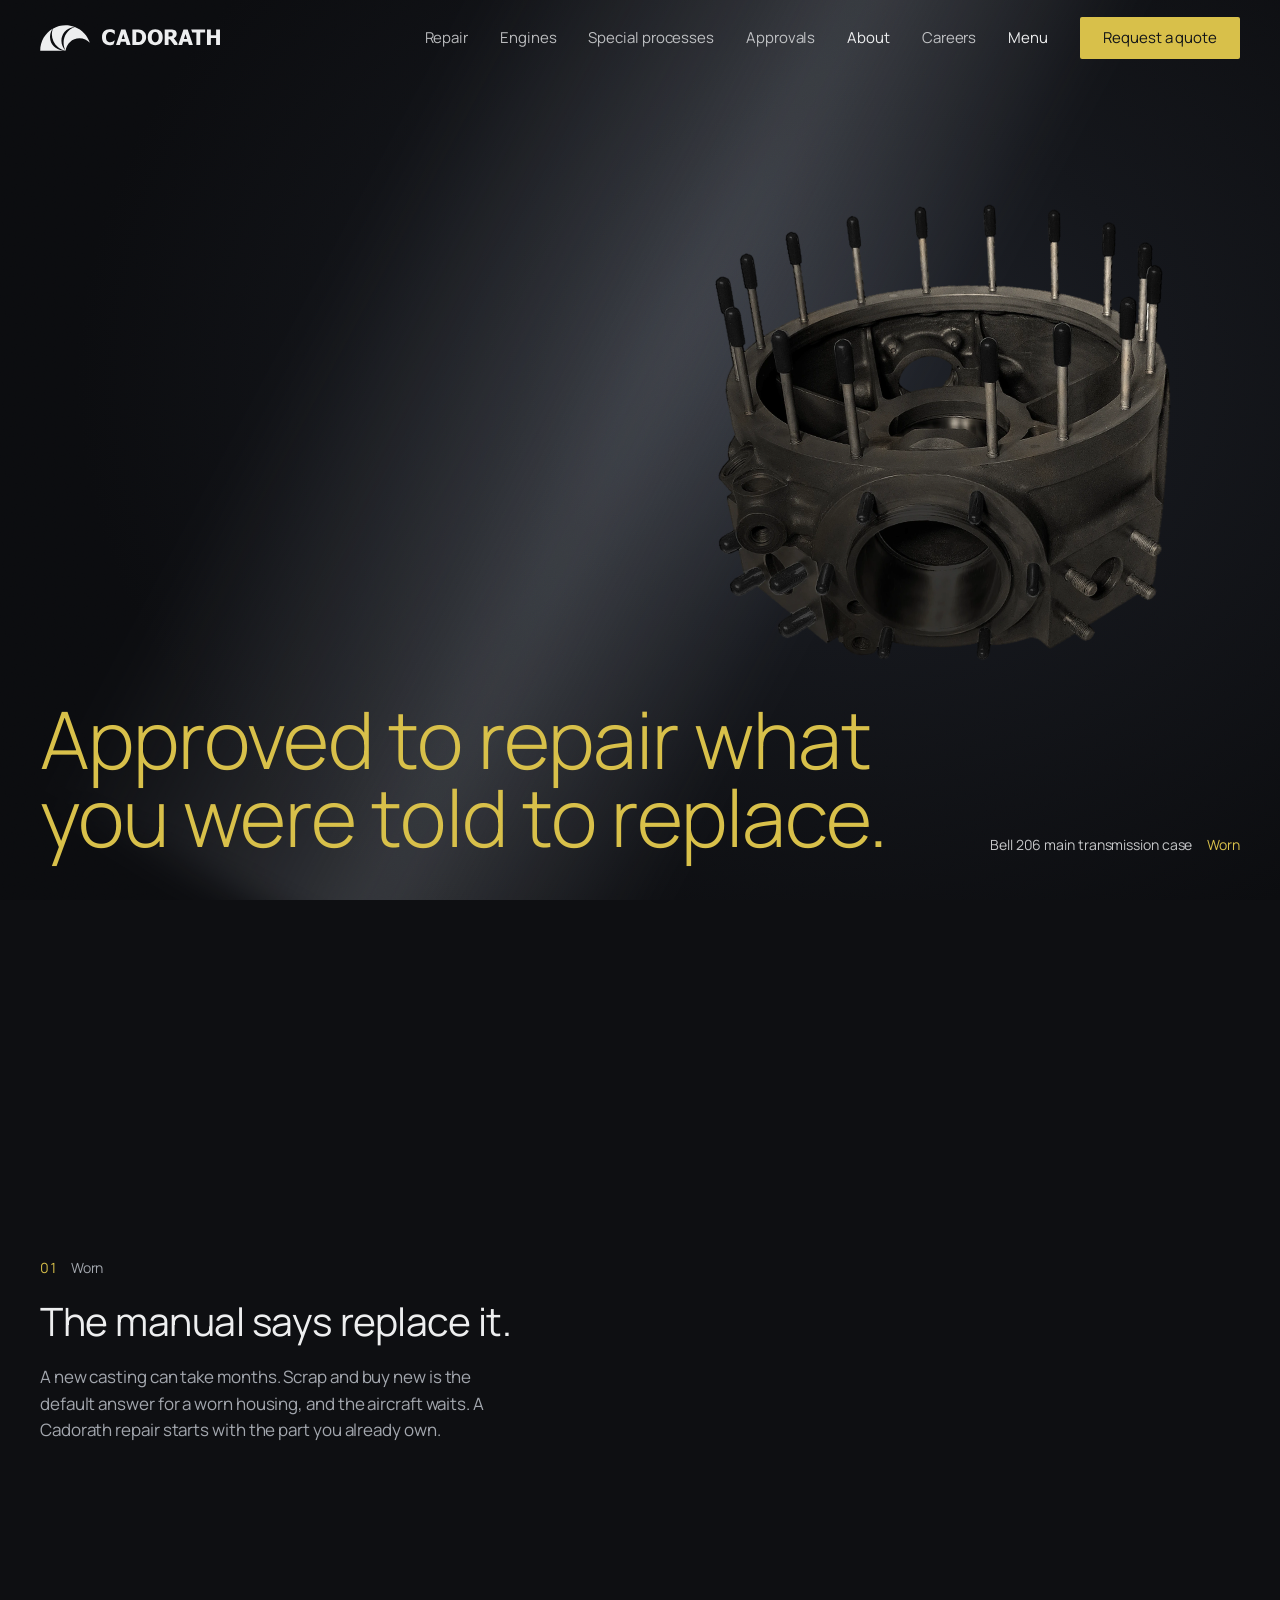
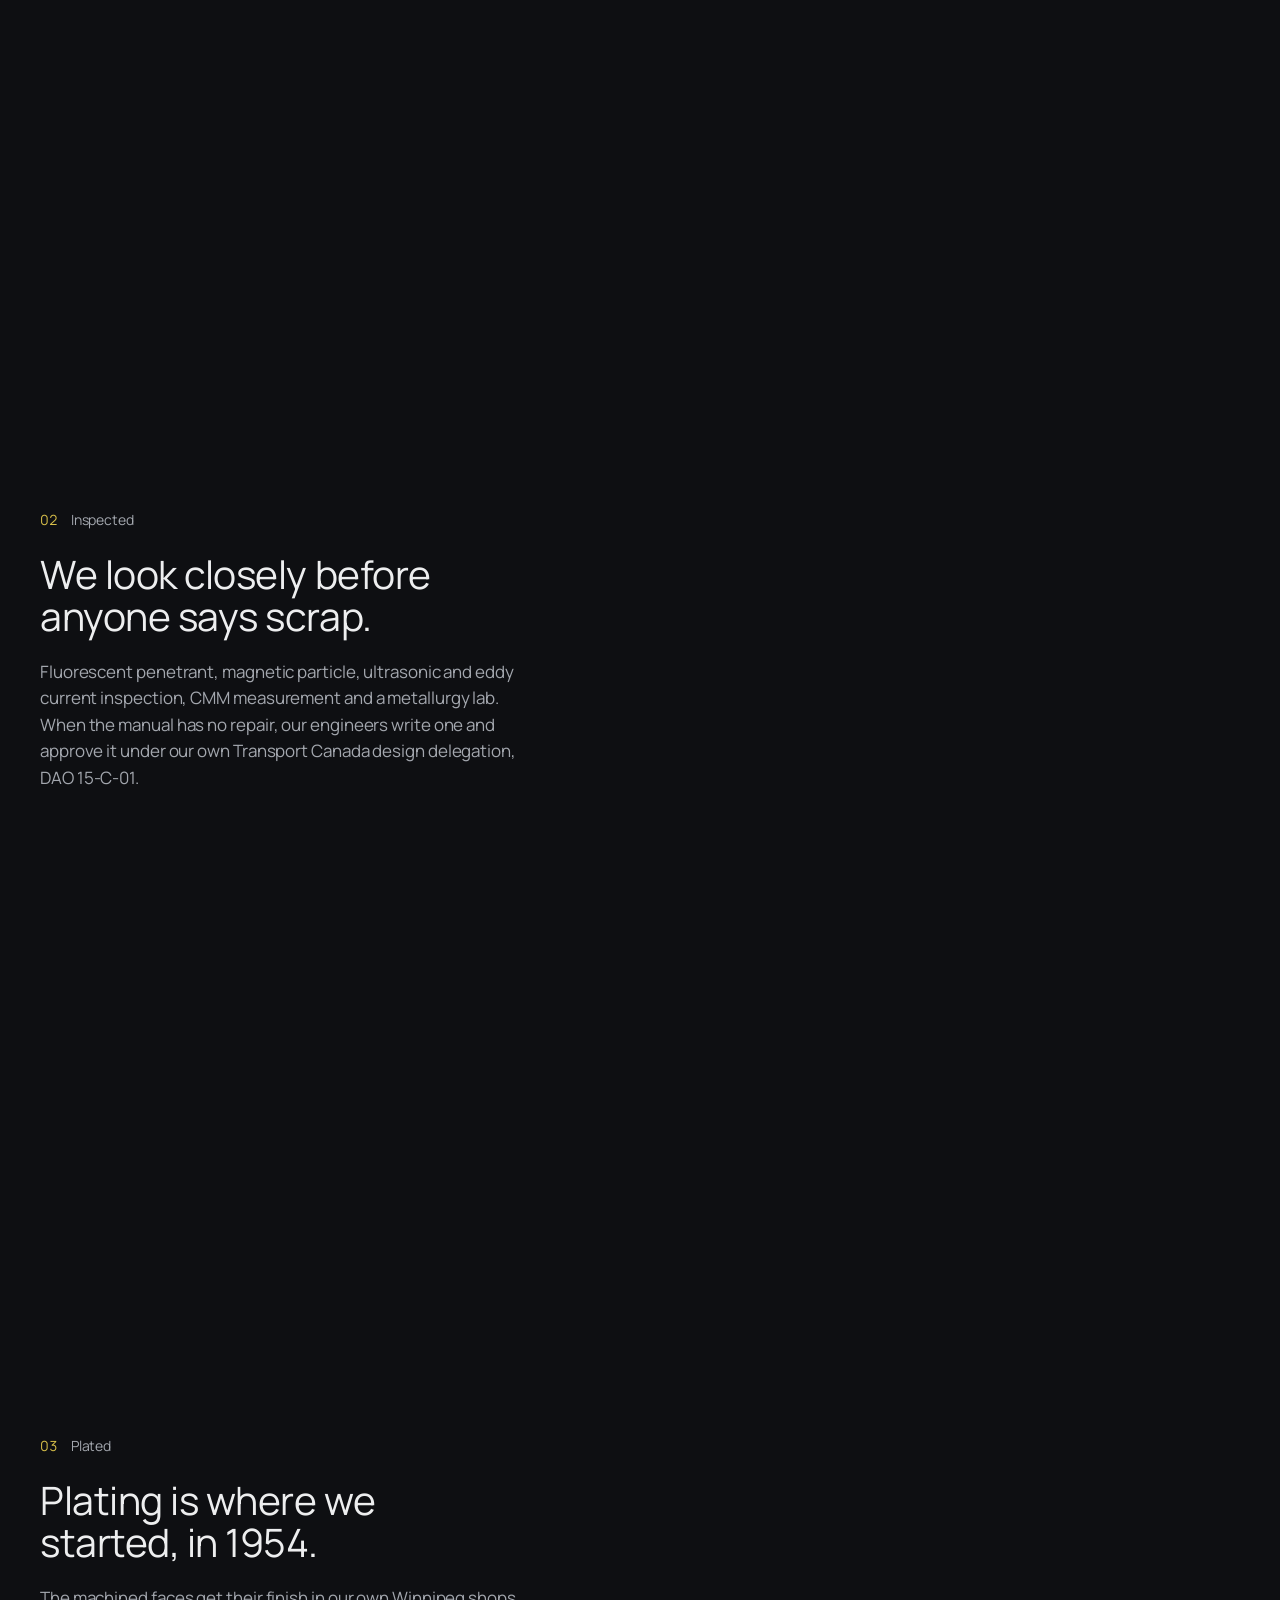
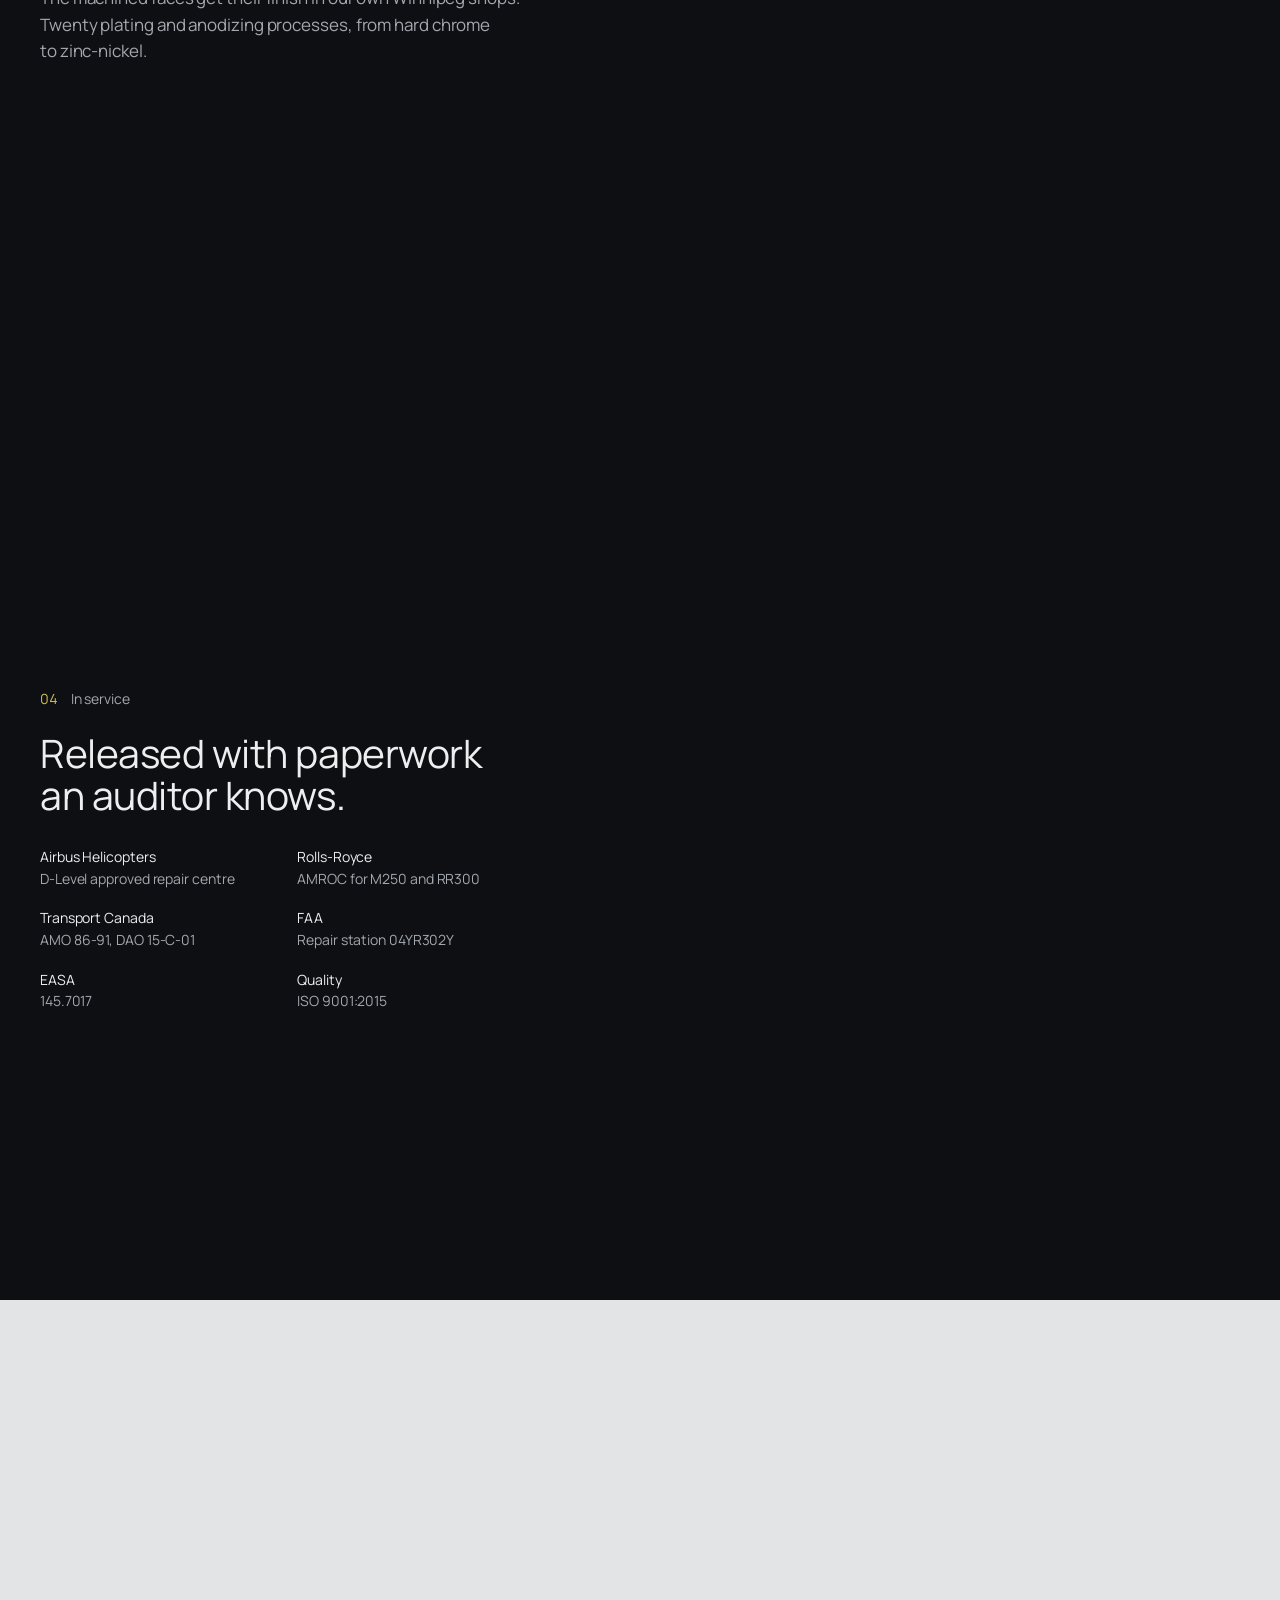
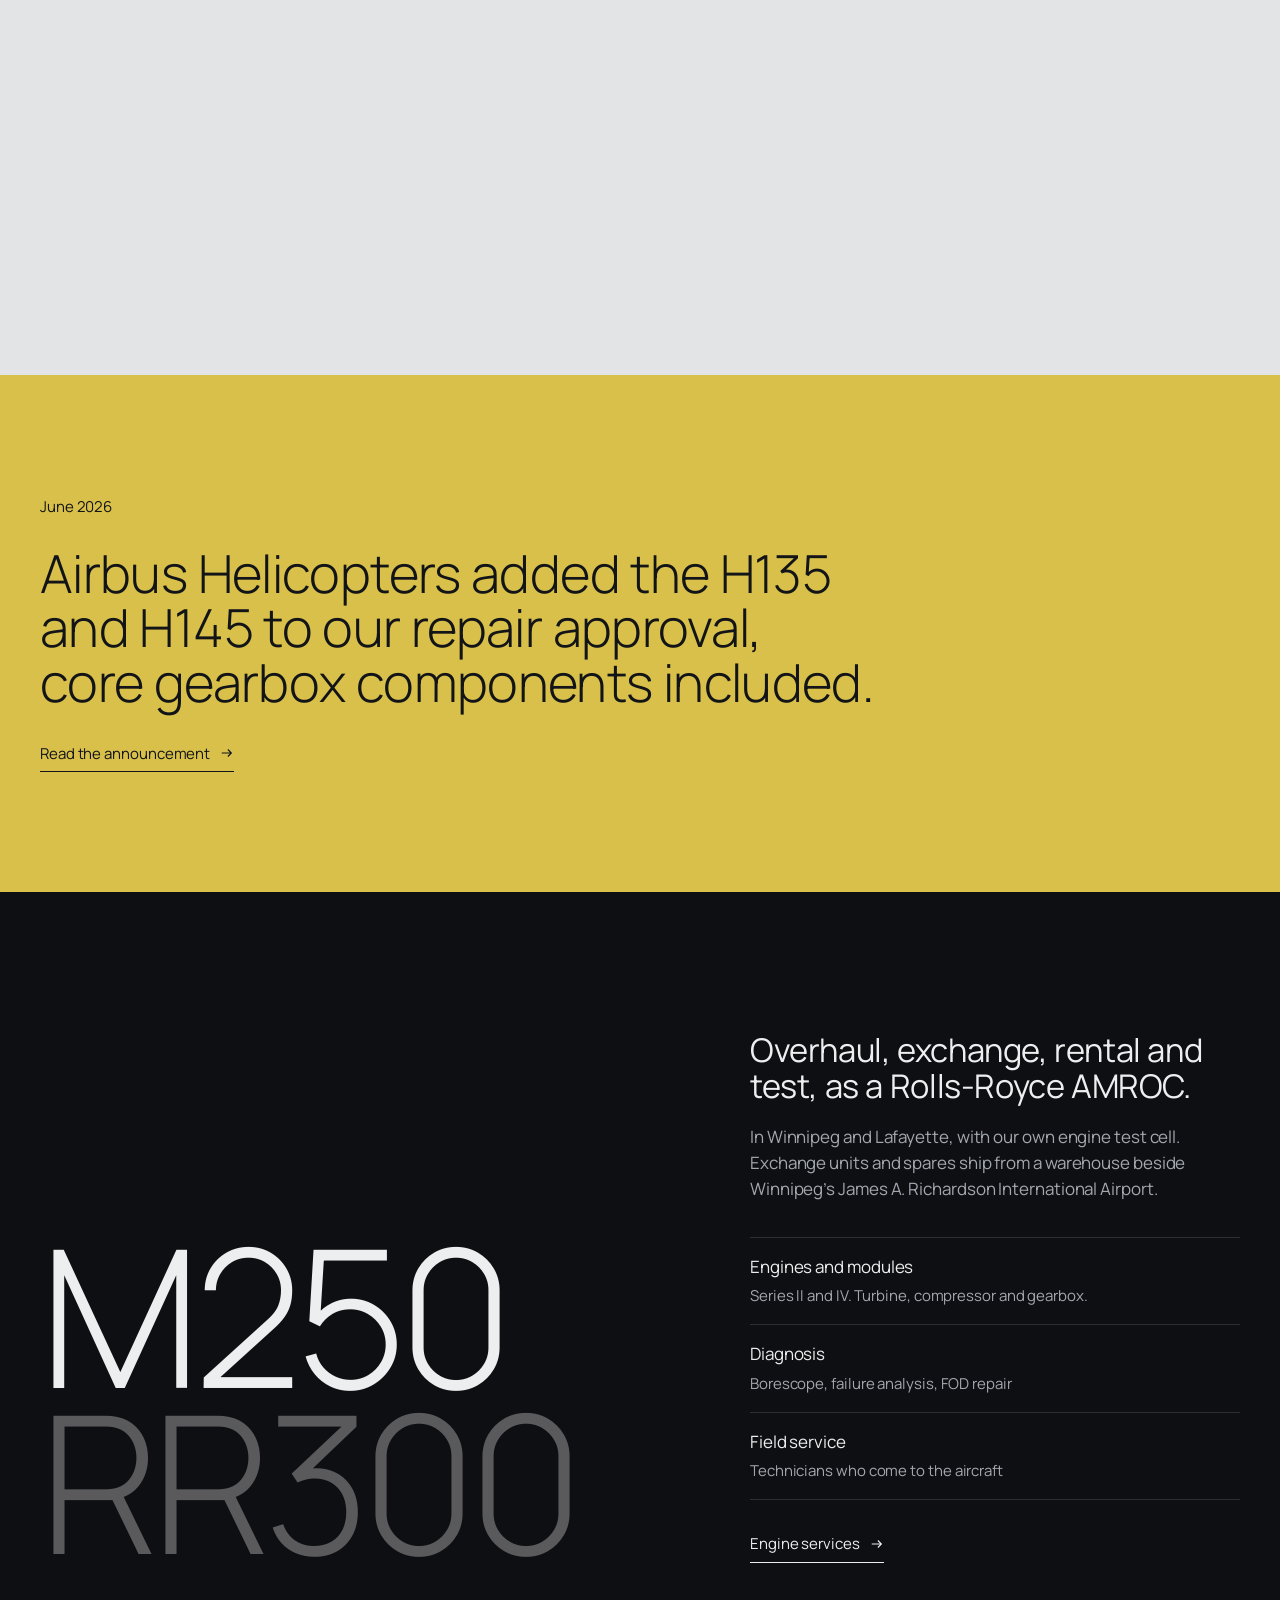
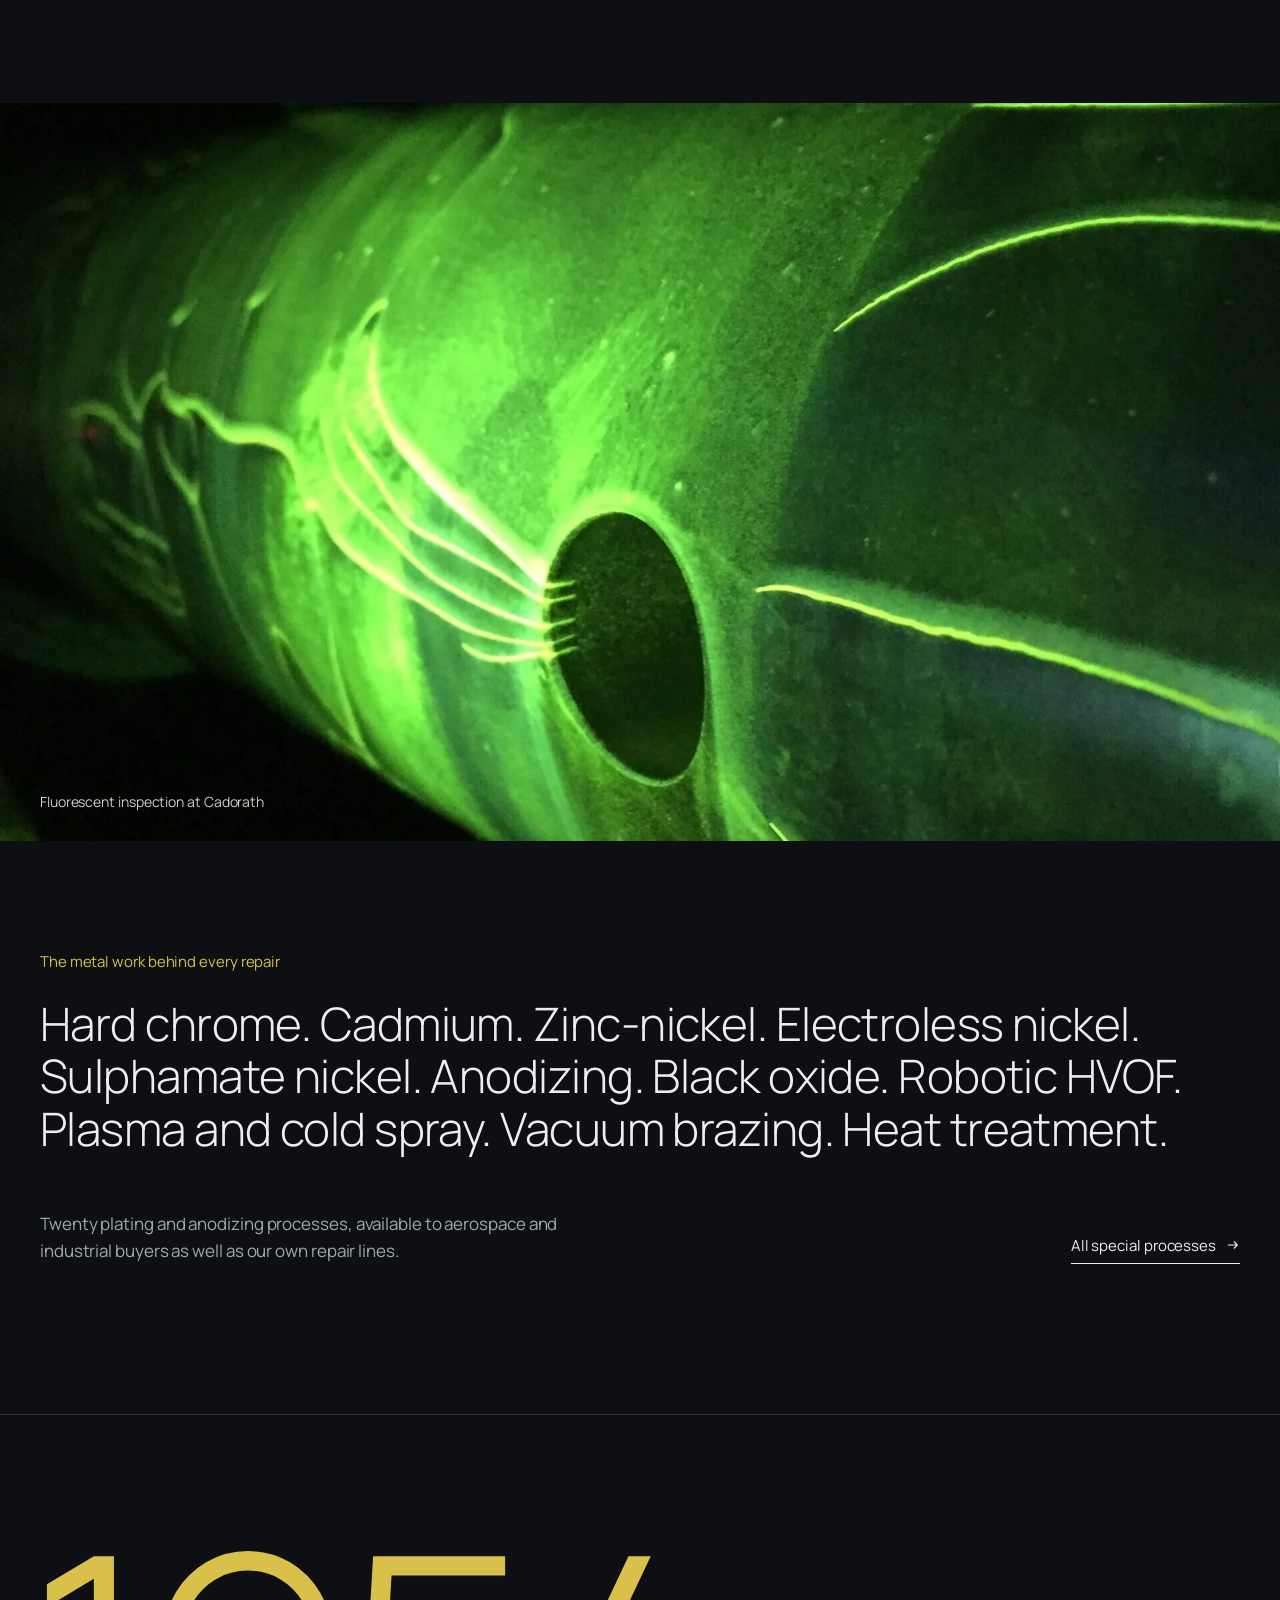
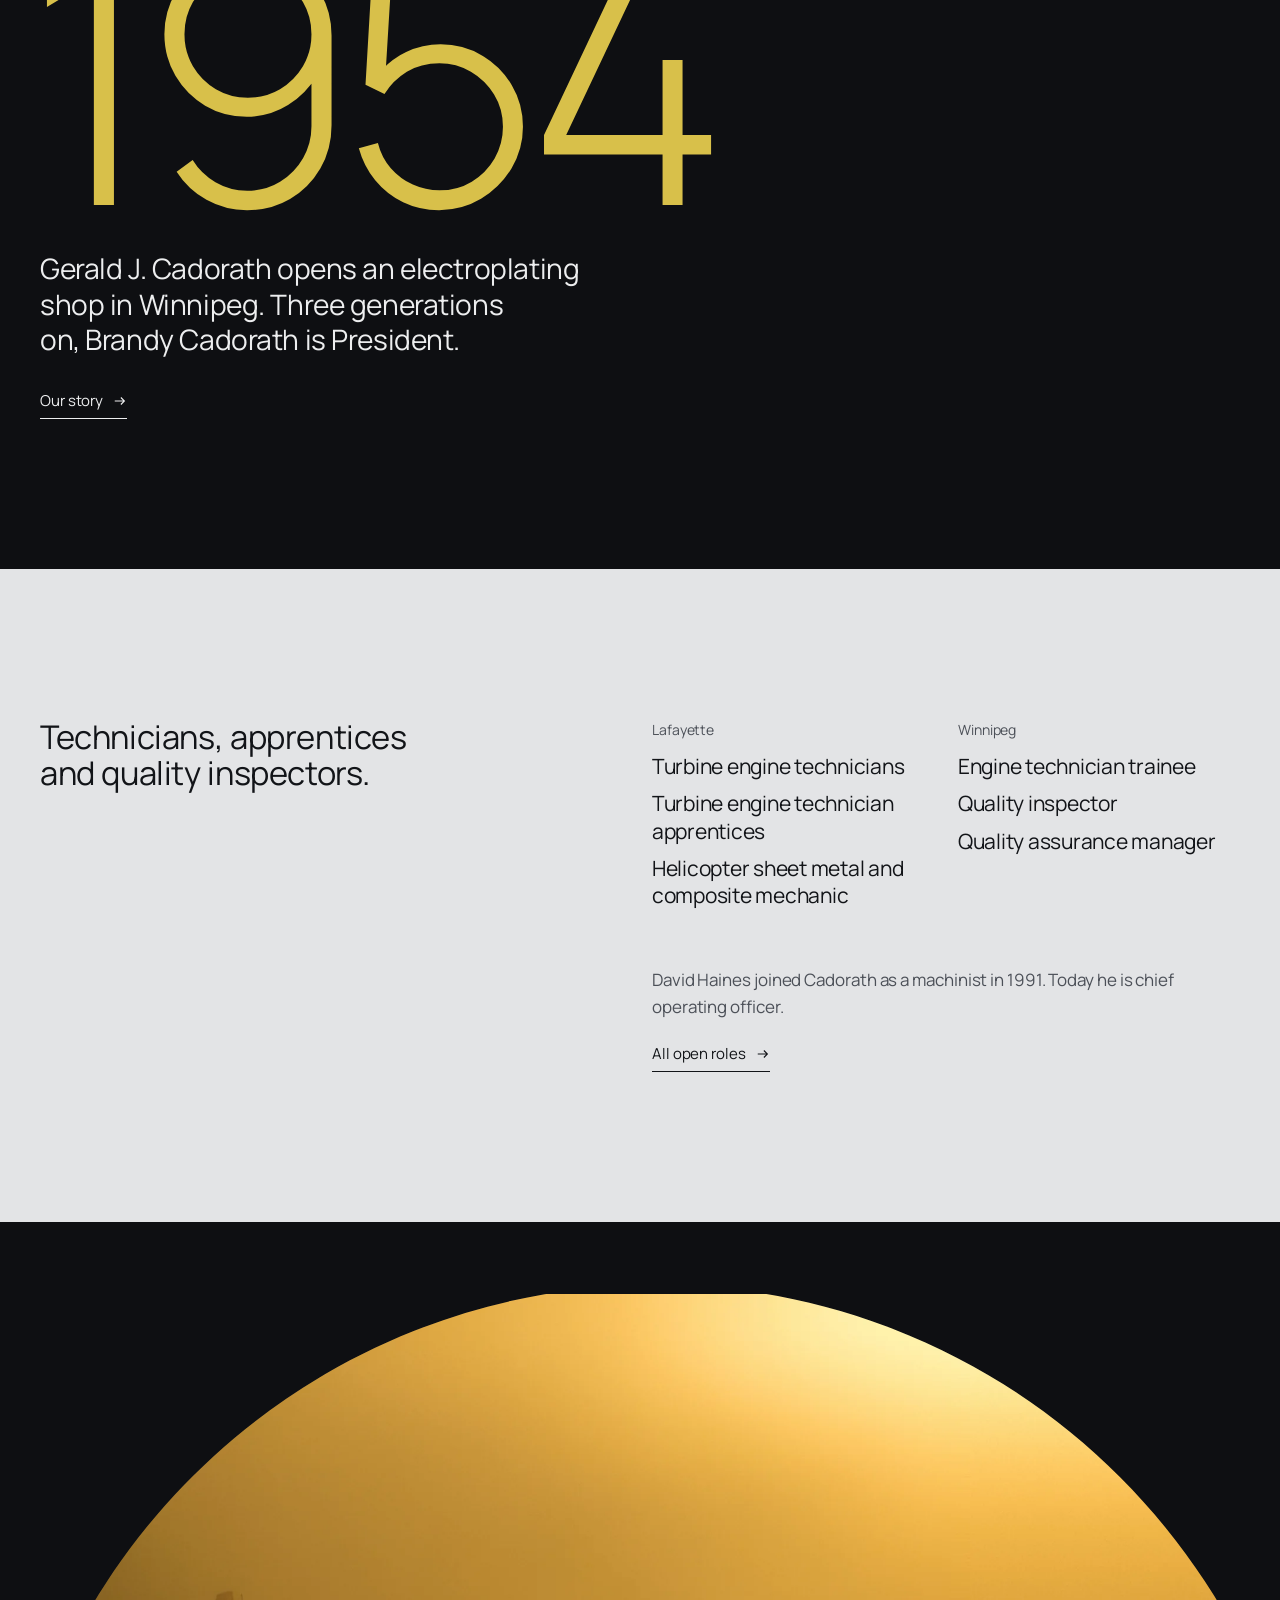
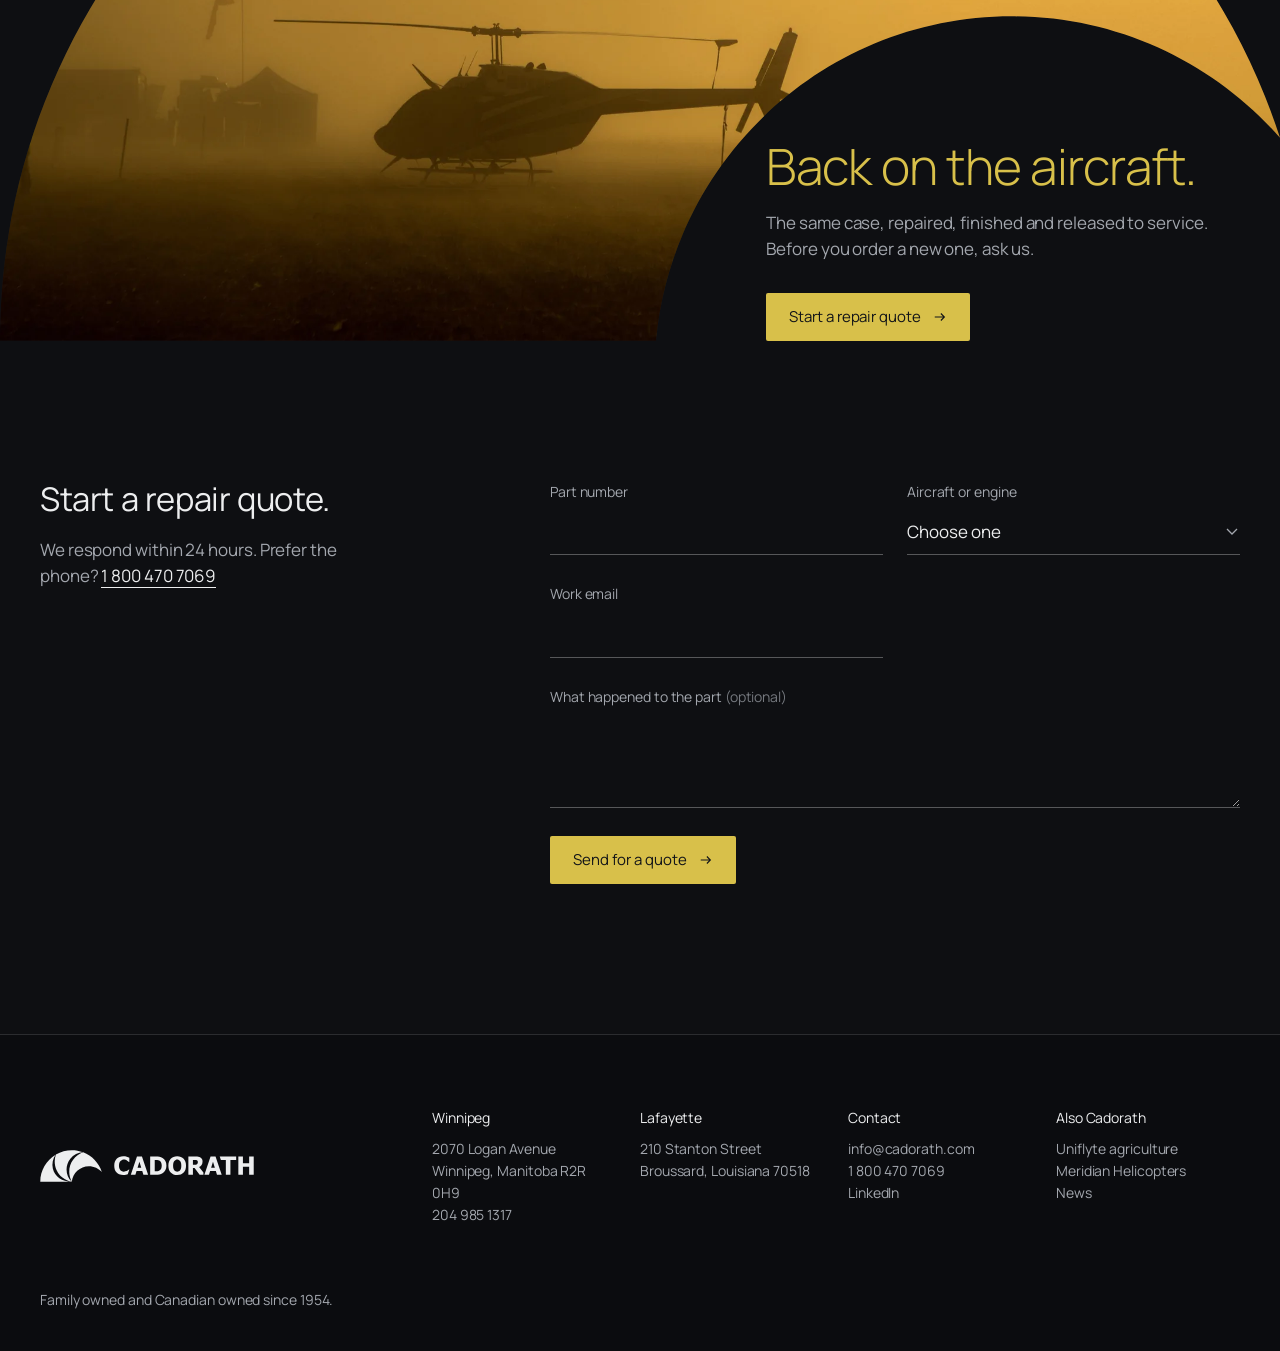
==== concept-1/index.html @ 47c1c80e "Live homepages in a rounded frame with a floating concept dock; mode40 byline Co-Authored-By: Claude" ====
<!doctype html>
<html lang="en-CA">
<head>
<meta name="robots" content="noindex, nofollow, noarchive">
<meta charset="utf-8">
<meta name="viewport" content="width=device-width, initial-scale=1">
<title>Cadorath: approved piece part repair for helicopters and their engines</title>
<meta name="description" content="Approved to repair what you were told to replace. Piece part repair for Airbus and Bell helicopter components and Rolls-Royce engines, with plating in Winnipeg since 1954.">
<link rel="preload" href="img/part-1-worn.webp" as="image">
<link rel="stylesheet" href="styles.css">
</head>
<body>
<svg width="0" height="0" style="position:absolute" aria-hidden="true" focusable="false">
  <defs>
    <clipPath id="crescent" clipPathUnits="objectBoundingBox">
      <path transform="scale(0.0040571 0.0080343) translate(-1.119 -2.4)" d="M1.119,126.866C1.119,80.751 25.827,40.406 62.729,18.351L63.758,17.743C96.412,-1.307 136.294,-4.788 171.874,8.581L172.993,9.006C208.251,22.642 235.85,51.636 247.601,87.784C234.993,73.458 216.537,64.408 195.95,64.408C160.095,64.408 130.659,91.84 127.453,126.857Z"/>
    </clipPath>
    <symbol id="mark" viewBox="0 0 248.3 127.4">
      <path d="M247.601,87.784C235.85,51.636 208.251,22.642 172.993,9.006C140.522,20.048 117.152,50.772 117.152,86.976C117.152,101.446 120.897,115.038 127.453,126.857C130.659,91.84 160.095,64.408 195.95,64.408C216.537,64.408 234.993,73.458 247.601,87.784Z"/>
      <path d="M171.874,8.581C136.294,-4.788 96.412,-1.307 63.758,17.743C52.13,50.006 61.562,87.438 89.855,110.024C101.169,119.056 114.126,124.607 127.451,126.859C102.086,102.503 99.013,62.384 121.38,34.366C134.222,18.277 152.813,9.498 171.874,8.581Z"/>
      <path d="M51.379,73.898C46.866,53.816 51.553,33.82 62.729,18.351C25.827,40.406 1.119,80.751 1.119,126.866L127.453,126.858C88.399,126.858 58.896,107.348 51.379,73.898Z"/>
    </symbol>
    <symbol id="wordmark" viewBox="0 142.4 248.3 35.6"><path d="M148.426,155.494C148.17,156.058 147.785,156.548 147.261,156.948C146.709,157.401 146.041,157.694 145.25,157.831C144.46,157.969 143.499,158.039 142.367,158.039L140.037,158.039L140.037,149.312L142.756,149.312C143.684,149.312 144.463,149.341 145.087,149.401C145.71,149.457 146.274,149.598 146.783,149.813C147.506,150.132 148.026,150.585 148.341,151.175C148.653,151.761 148.808,152.459 148.808,153.271C148.808,154.188 148.678,154.926 148.426,155.494ZM158.727,171.705L151.005,161.976C152.876,161.063 154.367,159.831 155.487,158.288C156.604,156.74 157.161,154.729 157.161,152.251C157.161,150.496 156.823,149.048 156.14,147.909C155.458,146.77 154.534,145.832 153.377,145.093C152.245,144.381 151.012,143.913 149.676,143.687C148.341,143.464 146.775,143.349 144.979,143.349L131.944,143.349L131.944,175.75L140.037,175.75L140.037,163.868L142.953,163.868L151.985,175.75L158.727,175.75L158.727,171.705Z"/><path d="M119.336,159.54C119.336,157.61 119.136,155.966 118.739,154.612C118.338,153.254 117.808,152.141 117.14,151.269C116.442,150.386 115.656,149.751 114.776,149.369C113.9,148.983 112.992,148.79 112.049,148.79C111.047,148.79 110.142,148.968 109.329,149.324C108.517,149.681 107.734,150.315 106.977,151.228C106.313,152.067 105.771,153.184 105.359,154.579C104.943,155.97 104.735,157.632 104.735,159.562C104.735,161.547 104.936,163.198 105.326,164.512C105.715,165.825 106.253,166.924 106.936,167.807C107.63,168.709 108.42,169.351 109.307,169.733C110.19,170.119 111.107,170.312 112.049,170.312C113.006,170.312 113.934,170.104 114.832,169.688C115.734,169.28 116.509,168.634 117.162,167.766C117.856,166.823 118.394,165.721 118.773,164.467C119.148,163.213 119.336,161.569 119.336,159.54ZM127.738,159.562C127.738,164.798 126.335,168.92 123.537,171.918C120.735,174.924 116.902,176.423 112.027,176.423C107.14,176.423 103.303,174.905 100.517,171.866C97.73,168.827 96.338,164.723 96.338,159.562C96.338,154.352 97.73,150.237 100.517,147.213C103.303,144.189 107.14,142.675 112.027,142.675C116.902,142.675 120.735,144.182 123.537,147.191C126.335,150.204 127.738,154.323 127.738,159.562Z"/><path d="M48.074,163.26L44.767,152.578L41.458,163.26L48.074,163.26ZM29.495,175.75L40.437,143.349L49.313,143.349L60.259,175.75L51.884,175.75L49.859,169.134L39.677,169.134L37.65,175.75L29.495,175.75Z"/><path d="M84.511,159.517C84.511,157.387 84.144,155.561 83.409,154.044C82.678,152.53 81.55,151.346 80.028,150.485C78.926,149.877 77.769,149.543 76.559,149.487C75.346,149.428 73.899,149.398 72.214,149.398L72.062,149.398L72.062,169.68L72.214,169.68C74.047,169.68 75.587,169.647 76.838,169.58C78.095,169.517 79.286,169.127 80.418,168.419C81.754,167.576 82.767,166.415 83.464,164.934C84.162,163.454 84.511,161.651 84.511,159.517ZM92.863,159.584C92.863,162.6 92.203,165.301 90.885,167.688C89.565,170.073 87.899,171.906 85.88,173.183C84.195,174.27 82.366,174.971 80.384,175.279C78.407,175.595 76.299,175.751 74.066,175.751L63.924,175.751L63.924,143.35L73.981,143.35C76.255,143.35 78.388,143.494 80.374,143.784C82.362,144.073 84.229,144.778 85.969,145.895C88.099,147.261 89.784,149.097 91.016,151.413C92.247,153.725 92.863,156.448 92.863,159.584Z"/><path d="M26.069,166.579C23.272,168.965 17.624,171.837 12.871,169.161C12.414,168.902 11.798,168.471 11.316,168.004C10.444,167.165 9.739,166.055 9.205,164.686C8.667,163.314 8.399,161.621 8.399,159.607C8.399,157.688 8.655,156.029 9.171,154.623C9.687,153.217 10.351,152.1 11.164,151.269C12.047,150.356 12.979,149.714 13.958,149.343C14.938,148.976 16.014,148.79 17.19,148.79C18.177,148.79 19.123,148.953 20.028,149.28C20.934,149.607 21.765,150 22.518,150.467C23.275,150.931 23.95,151.406 24.544,151.892C25.138,152.379 25.631,152.794 26.025,153.143L26.852,153.143L26.852,145.418C26.314,145.143 25.609,144.816 24.741,144.438C23.869,144.063 23.064,143.766 22.325,143.548C21.383,143.284 20.396,143.08 19.364,142.939C18.337,142.794 17.175,142.72 15.883,142.72C11.023,142.72 7.16,144.249 4.299,147.302C1.431,150.352 0,154.449 0,159.584C0,164.905 1.427,169.039 4.284,171.974C5.546,173.269 6.971,174.322 8.659,174.987C15.439,177.644 21.602,175.837 24.08,174.827L26.867,166.579L26.069,166.579Z"/><path d="M179.054,163.26L175.749,152.578L172.439,163.26L179.054,163.26ZM160.476,175.75L171.419,143.349L180.294,143.349L191.24,175.75L182.862,175.75L180.839,169.134L170.658,169.134L168.631,175.75L160.476,175.75Z"/><path d="M198.633,175.751L198.633,149.528L189.788,149.528L187.751,143.35L217.027,143.35L217.027,149.528L206.771,149.528L206.771,175.751L198.633,175.751Z"/><path d="M248.246,175.751L240.108,175.751L240.108,161.391L229.033,161.391L229.033,175.751L220.895,175.751L220.895,143.35L229.033,143.35L229.033,155.209L240.108,155.209L240.108,143.35L248.246,143.35L248.246,175.751Z"/></symbol>
    <symbol id="arrow" viewBox="0 0 16 16"><path d="M2 8h11M9 4l4 4-4 4" fill="none" stroke="currentColor" stroke-width="1.25"/></symbol>
  </defs>
</svg>

<a class="skip" href="#main">Skip to content</a>

<header class="nav" data-nav>
  <a class="lockup" href="#top" aria-label="Cadorath home">
    <svg class="lockup-mark" aria-hidden="true"><use href="#mark"/></svg>
    <svg class="lockup-word" aria-hidden="true"><use href="#wordmark"/></svg>
  </a>
  <nav class="nav-links" aria-label="Primary">
    <a href="#repair">Repair</a>
    <a href="#engines">Engines</a>
    <a href="#processes">Special processes</a>
    <a href="#approvals">Approvals</a>
    <a href="#story">About</a>
    <a href="#careers">Careers</a>
  </nav>
  <button class="nav-menu" type="button" aria-expanded="false" aria-controls="menu" data-menu-open>Menu</button>
  <a class="btn btn-gold nav-cta" href="#quote">Request a quote</a>
</header>

<div class="menu" id="menu" role="dialog" aria-modal="true" aria-label="Site menu" hidden data-menu>
  <div class="menu-top">
    <a class="lockup" href="#top" aria-label="Cadorath home" data-menu-link>
      <svg class="lockup-mark" aria-hidden="true"><use href="#mark"/></svg>
      <svg class="lockup-word" aria-hidden="true"><use href="#wordmark"/></svg>
    </a>
    <button class="nav-menu menu-close" type="button" data-menu-close>Close</button>
  </div>
  <div class="menu-body">
    <ol class="menu-links">
      <li><a href="#repair" data-menu-link>Repair by platform</a></li>
      <li><a href="#engines" data-menu-link>M250 and RR300 engines</a></li>
      <li><a href="#processes" data-menu-link>Special processes</a></li>
      <li><a href="#approvals" data-menu-link>Approvals</a></li>
      <li><a href="#story" data-menu-link>Since 1954</a></li>
      <li><a href="#careers" data-menu-link>Careers</a></li>
      <li><a href="#quote" data-menu-link>Request a quote</a></li>
    </ol>
    <div class="menu-side">
      <p class="menu-h">Winnipeg</p>
      <p>2070 Logan Avenue<br>Winnipeg, Manitoba R2R 0H9<br><a href="tel:+12049851317">204 985 1317</a></p>
      <p class="menu-h">Lafayette</p>
      <p>210 Stanton Street<br>Broussard, Louisiana 70518</p>
      <p class="menu-h">Also Cadorath</p>
      <p><a href="stub.html?p=Uniflyte%20agriculture">Uniflyte agriculture</a><br><a href="stub.html?p=Meridian%20Helicopters">Meridian Helicopters</a><br><a href="stub.html?p=News">News</a></p>
    </div>
  </div>
</div>

<main id="main">

  <!-- 1. THE PART: one real part held on screen while the story changes around it -->
  <section class="pin" id="top" data-pin aria-label="One part, from worn to back in service">
    <div class="stage" data-stage data-state="1" aria-hidden="true">
      <div class="beam"></div>
      <div class="floor"></div>
      <div class="part" data-part>
        <img class="s1" src="img/part-1-worn.webp" alt="" width="1800" height="1359" fetchpriority="high">
        <img class="s2" src="img/part-2-inspected.webp" alt="" width="1800" height="1359">
        <img class="s3" src="img/part-3-plated.webp" alt="" width="1800" height="1359">
        <img class="s4" src="img/part-4-service.webp" alt="" width="1800" height="1359">
      </div>
      <p class="readout"><span class="readout-name">Bell 206 main transmission case</span> <span class="readout-state" data-state-label>Worn</span></p>
      <div class="grain"></div>
    </div>

    <div class="chapters">
      <div class="chap chap-hero" data-chap="1">
        <h1 class="hero-h1">Approved to repair what<br> you were told to replace.</h1>
      </div>
      <div class="chap" data-chap="1">
        <div class="copy">
          <p class="count">01 <span>Worn</span></p>
          <h2 class="statement">The manual says replace it.</h2>
          <p class="body">A new casting can take months. Scrap and buy new is the default answer for a worn housing, and the aircraft waits. A Cadorath repair starts with the part you already own.</p>
        </div>
      </div>
      <div class="chap" data-chap="2">
        <div class="copy">
          <p class="count">02 <span>Inspected</span></p>
          <h2 class="statement">We look closely before anyone says scrap.</h2>
          <p class="body">Fluorescent penetrant, magnetic particle, ultrasonic and eddy current inspection, CMM measurement and a metallurgy lab. When the manual has no repair, our engineers write one and approve it under our own Transport Canada design delegation, DAO <span class="nw">15-C-01</span>.</p>
        </div>
      </div>
      <div class="chap" data-chap="3">
        <div class="copy">
          <p class="count">03 <span>Plated</span></p>
          <h2 class="statement">Plating is where we started, in 1954.</h2>
          <p class="body">The machined faces get their finish in our own Winnipeg shops. Twenty plating and anodizing processes, from hard chrome to <span class="nw">zinc-nickel</span>.</p>
        </div>
      </div>
      <div class="chap" data-chap="4" id="approvals">
        <div class="copy">
          <p class="count">04 <span>In service</span></p>
          <h2 class="statement">Released with paperwork an auditor knows.</h2>
          <dl class="approvals">
            <div><dt>Airbus Helicopters</dt><dd><span class="nw">D-Level</span> approved repair centre</dd></div>
            <div><dt><span class="nw">Rolls-Royce</span></dt><dd>AMROC for M250 and RR300</dd></div>
            <div><dt>Transport Canada</dt><dd>AMO <span class="nw">86-91</span>, DAO <span class="nw">15-C-01</span></dd></div>
            <div><dt>FAA</dt><dd>Repair station 04YR302Y</dd></div>
            <div><dt>EASA</dt><dd>145.7017</dd></div>
            <div><dt>Quality</dt><dd>ISO 9001:2015</dd></div>
          </dl>
        </div>
      </div>
    </div>
  </section>

  <!-- 2. REPAIR BY PLATFORM, with the working part search -->
  <section class="band band-chrome" id="repair">
    <div class="grid">
      <h2 class="statement col-a">Airbus, Bell and <span class="nw">Rolls-Royce.</span> Part by part.</h2>
      <div class="col-b">
        <p class="body">Over one thousand individual repairs approved by Transport Canada, across rotor wing aircraft and their engines. Look yours up by the number on the data plate.</p>
        <form class="search" role="search" novalidate data-search>
          <label class="sr" for="pn">Part number</label>
          <div class="search-row">
            <input id="pn" name="pn" type="text" autocomplete="off" spellcheck="false" placeholder="Part number" aria-describedby="pn-msg">
            <button class="btn btn-ink" type="submit">Search parts <svg aria-hidden="true"><use href="#arrow"/></svg></button>
          </div>
          <p class="search-msg" id="pn-msg" aria-live="polite"></p>
          <div class="result" data-result hidden>
            <p class="result-tag">Sample result. The live search reads Cadorath&rsquo;s repair tables.</p>
            <p class="result-q">You searched <span class="mono" data-result-q></span></p>
            <dl class="result-rows">
              <div><dt>Platform</dt><dd>Bell 206 family</dd></div>
              <div><dt>Part</dt><dd>Main transmission case</dd></div>
              <div><dt>Repair</dt><dd>Approved repair on file</dd></div>
            </dl>
            <a class="link link-ink" href="#quote" data-quote-from-search>Quote this repair <svg aria-hidden="true"><use href="#arrow"/></svg></a>
          </div>
        </form>
      </div>
      <ul class="rows col-c">
        <li><a href="stub.html?p=Airbus%20Helicopters%20repairs"><span class="row-h">Airbus Helicopters</span><span class="row-t">H125, AS350, AS355, H130, H135, H145, H155, AS365, EC120, H215, H225</span></a></li>
        <li><a href="stub.html?p=Bell%20repairs"><span class="row-h">Bell</span><span class="row-t">204, 205, 206, <span class="nw">OH-58</span>, 212, 214B, 407, 412, 427</span></a></li>
        <li><a href="stub.html?p=Rolls-Royce%20repairs"><span class="row-h"><span class="nw">Rolls-Royce</span></span><span class="row-t">M250 Series II and IV, RR300, T56</span></a></li>
        <li><a href="stub.html?p=Honeywell%20repairs"><span class="row-h">Honeywell</span><span class="row-t">T53, T55, LTS101</span></a></li>
      </ul>
    </div>
  </section>

  <!-- 3. NEWS, painted in the owned colour -->
  <section class="band band-gold">
    <div class="gold-inner">
      <p class="gold-kicker">June 2026</p>
      <p class="gold-statement">Airbus Helicopters added the H135 and H145 to our repair approval, core gearbox components included.</p>
      <a class="link link-ink" href="stub.html?p=H135%20and%20H145%20announcement">Read the announcement <svg aria-hidden="true"><use href="#arrow"/></svg></a>
    </div>
  </section>

  <!-- 4. ENGINES: the engine names set as objects -->
  <section class="band band-dark engines" id="engines">
    <p class="engine-names" aria-hidden="true"><span>M250</span><span>RR300</span></p>
    <div class="engine-copy">
      <h2 class="statement">Overhaul, exchange, rental and test, as a <span class="nw">Rolls-Royce</span> AMROC.</h2>
      <p class="body">In Winnipeg and Lafayette, with our own engine test cell. Exchange units and spares ship from a warehouse beside Winnipeg&rsquo;s James A. Richardson International Airport.</p>
      <ul class="rows rows-dark">
        <li><span class="row-h">Engines and modules</span><span class="row-t">Series II and IV. Turbine, compressor and gearbox.</span></li>
        <li><span class="row-h">Diagnosis</span><span class="row-t">Borescope, failure analysis, FOD repair</span></li>
        <li><span class="row-h">Field service</span><span class="row-t">Technicians who come to the aircraft</span></li>
      </ul>
      <a class="link" href="stub.html?p=Engine%20services">Engine services <svg aria-hidden="true"><use href="#arrow"/></svg></a>
    </div>
  </section>

  <!-- 5. SPECIAL PROCESSES: one full-bleed frame, then the processes as a wall of type -->
  <section class="processes" id="processes">
    <figure class="bleed">
      <img src="img/shop-fluorescent-inspection.webp" alt="A shaft under fluorescent inspection at Cadorath, its surface glowing green" loading="lazy" width="1920" height="1977">
      <figcaption>Fluorescent inspection at Cadorath</figcaption>
    </figure>
    <div class="band band-dark process-band">
      <h2 class="process-h">The metal work behind every repair</h2>
      <p class="process-wall">Hard chrome. Cadmium. <span class="nw">Zinc-nickel.</span> Electroless nickel. Sulphamate nickel. Anodizing. Black oxide. Robotic HVOF. Plasma and cold spray. Vacuum brazing. Heat treatment.</p>
      <div class="process-foot">
        <p class="body">Twenty plating and anodizing processes, available to aerospace and industrial buyers as well as our own repair lines.</p>
        <a class="link" href="stub.html?p=Special%20processes">All special processes <svg aria-hidden="true"><use href="#arrow"/></svg></a>
      </div>
    </div>
  </section>

  <!-- 6. SINCE 1954: one statement -->
  <section class="band band-dark year" id="story">
    <p class="year-num">1954</p>
    <p class="year-line">Gerald J. Cadorath opens an electroplating shop in Winnipeg. Three generations on, Brandy Cadorath is President.</p>
    <a class="link" href="stub.html?p=Our%20story">Our story <svg aria-hidden="true"><use href="#arrow"/></svg></a>
  </section>

  <!-- 7. CAREERS: type only, two sites -->
  <section class="band band-chrome careers" id="careers">
    <div class="grid">
      <h2 class="statement col-a">Technicians, apprentices and quality inspectors.</h2>
      <div class="careers-sites">
        <div>
          <p class="site">Lafayette</p>
          <p class="role">Turbine engine technicians</p>
          <p class="role">Turbine engine technician apprentices</p>
          <p class="role">Helicopter sheet metal and composite mechanic</p>
        </div>
        <div>
          <p class="site">Winnipeg</p>
          <p class="role">Engine technician trainee</p>
          <p class="role">Quality inspector</p>
          <p class="role">Quality assurance manager</p>
        </div>
      </div>
      <div class="careers-foot">
        <p class="body">David Haines joined Cadorath as a machinist in 1991. Today he is chief operating officer.</p>
        <a class="link link-ink" href="stub.html?p=Careers">All open roles <svg aria-hidden="true"><use href="#arrow"/></svg></a>
      </div>
    </div>
  </section>

  <!-- 8. THE PAYOFF: the complete crescent, once, with the aircraft the part goes back into -->
  <section class="finale">
    <figure class="crescent finale-media">
      <img src="img/aircraft-bell206-fog.webp" alt="A Bell 206 on a field in golden morning fog" loading="lazy" width="2800" height="1098">
    </figure>
    <div class="finale-copy">
      <h2 class="finale-h">Back on the aircraft.</h2>
      <p class="body">The same case, repaired, finished and released to service. Before you order a new one, ask us.</p>
      <a class="btn btn-gold" href="#quote">Start a repair quote <svg aria-hidden="true"><use href="#arrow"/></svg></a>
    </div>
  </section>

  <!-- 9. QUOTE FORM -->
  <section class="band band-dark quote" id="quote">
    <div class="grid">
      <div class="col-a">
        <h2 class="statement">Start a repair quote.</h2>
        <p class="body">We respond within 24 hours. Prefer the phone? <a class="inline" href="tel:+18004707069"><span class="nw">1 800 470 7069</span></a></p>
      </div>
      <form class="qform" novalidate data-quote>
        <div class="field">
          <label for="q-pn">Part number</label>
          <input id="q-pn" name="pn" type="text" autocomplete="off" required>
          <p class="err" data-err="pn">Enter the part number from the data plate.</p>
        </div>
        <div class="field">
          <label for="q-pl">Aircraft or engine</label>
          <select id="q-pl" name="pl" required>
            <option value="">Choose one</option>
            <option>Airbus Helicopters</option>
            <option>Bell</option>
            <option>Rolls-Royce M250 or RR300</option>
            <option>Rolls-Royce T56</option>
            <option>Honeywell T53, T55 or LTS101</option>
            <option>Something else</option>
          </select>
          <p class="err" data-err="pl">Choose the aircraft or engine.</p>
        </div>
        <div class="field">
          <label for="q-em">Work email</label>
          <input id="q-em" name="em" type="email" autocomplete="email" required>
          <p class="err" data-err="em">Enter an email we can reply to.</p>
        </div>
        <div class="field field-wide">
          <label for="q-nt">What happened to the part <span class="opt">(optional)</span></label>
          <textarea id="q-nt" name="nt" rows="3"></textarea>
        </div>
        <div class="field-wide qform-foot">
          <button class="btn btn-gold" type="submit">Send for a quote <svg aria-hidden="true"><use href="#arrow"/></svg></button>
        </div>
        <div class="qform-done field-wide" data-done hidden tabindex="-1">
          <p class="statement statement-gold">Thanks. This is a demo, so nothing was sent.</p>
          <p class="body">On the live site this goes straight to Cadorath, who respond within 24 hours.</p>
        </div>
      </form>
    </div>
  </section>
</main>

<footer class="foot">
  <div class="foot-grid">
    <a class="lockup lockup-foot" href="#top" aria-label="Cadorath home">
      <svg class="lockup-mark" aria-hidden="true"><use href="#mark"/></svg>
      <svg class="lockup-word" aria-hidden="true"><use href="#wordmark"/></svg>
    </a>
    <div>
      <p class="foot-h">Winnipeg</p>
      <p>2070 Logan Avenue<br>Winnipeg, Manitoba R2R 0H9<br><a href="tel:+12049851317">204 985 1317</a></p>
    </div>
    <div>
      <p class="foot-h">Lafayette</p>
      <p>210 Stanton Street<br>Broussard, Louisiana 70518</p>
    </div>
    <div>
      <p class="foot-h">Contact</p>
      <p><a href="mailto:info@cadorath.com">info@cadorath.com</a><br><a href="tel:+18004707069">1 800 470 7069</a><br><a href="stub.html?p=LinkedIn">LinkedIn</a></p>
    </div>
    <div>
      <p class="foot-h">Also Cadorath</p>
      <p><a href="stub.html?p=Uniflyte%20agriculture">Uniflyte agriculture</a><br><a href="stub.html?p=Meridian%20Helicopters">Meridian Helicopters</a><br><a href="stub.html?p=News">News</a></p>
    </div>
  </div>
  <p class="foot-legal">Family owned and Canadian owned since 1954.</p>
</footer>

<script src="part.js" defer></script>
</body>
</html>
---- concept-1/styles.css ----
/* Cadorath v2, concept 1: The part */
/* Display: SF Pro Display (installed locally, never shipped). Fallback: Manrope, self-hosted. */
@font-face { font-family: "Manrope"; src: url("fonts/Manrope-var.woff2") format("woff2"); font-weight: 200 800; font-display: swap; }
@font-face { font-family: "Fragment Mono"; src: url("fonts/FragmentMono-latin.woff2") format("woff2"); font-weight: 400; font-display: swap; }

:root {
  --graphite-0: #0B0C0F;
  --graphite-1: #0E0F12;
  --graphite-2: #15171C;
  --graphite-3: #1A1C22;
  --chrome: #E3E4E6;
  --ink: #121418;
  --white: #EDEEEF;
  --mute: #A3A7AE;
  --mute-ink: #4C5058;
  --gold: #D8C04A;
  --gold-hi: #E6D06A;
  --err: #F08A6C;
  --err-ink: #A3321A;
  --line-d: rgba(237, 238, 239, .14);
  --line-l: rgba(18, 20, 24, .16);
  --m: 40px;
  --display: "SF Pro Display", -apple-system, BlinkMacSystemFont, "Manrope", sans-serif;
  --text: "SF Pro Text", -apple-system, BlinkMacSystemFont, "Manrope", sans-serif;
  --mono: "Fragment Mono", ui-monospace, monospace;
  --ease: cubic-bezier(.22, .61, .2, 1);
}

* { box-sizing: border-box; }
html { -webkit-text-size-adjust: 100%; scroll-behavior: smooth; }
body { margin: 0; background: var(--graphite-1); color: var(--white); font: 400 17px/1.55 var(--text); -webkit-font-smoothing: antialiased; letter-spacing: -.005em; }
body.menu-open { overflow: hidden; }
img { display: block; max-width: 100%; }
a { color: inherit; text-decoration: none; }
h1, h2, p, ol, ul, dl, dd, figure { margin: 0; }
ol, ul { padding: 0; list-style: none; }
svg { flex: none; }
[hidden] { display: none !important; }
.nw { white-space: nowrap; }
.mono { font-family: var(--mono); }
.sr { position: absolute; width: 1px; height: 1px; overflow: hidden; clip: rect(0 0 0 0); white-space: nowrap; }
.skip { position: absolute; left: 12px; top: -60px; z-index: 60; background: var(--gold); color: var(--ink); padding: 10px 14px; }
.skip:focus { top: 12px; }
:focus-visible { outline: 2px solid var(--gold); outline-offset: 3px; }
.band-chrome :focus-visible, .band-gold :focus-visible { outline-color: var(--ink); }
[id] { scroll-margin-top: 72px; }

/* ---------- type: one weight per role ---------- */
.hero-h1 { font: 300 clamp(44px, 6.2vw, 90px)/.98 var(--display); letter-spacing: -.012em; color: var(--gold); text-wrap: balance; }
.statement { font: 400 clamp(28px, 3.05vw, 44px)/1.08 var(--display); letter-spacing: -.012em; text-wrap: balance; }
.band .statement { font-size: clamp(28px, 2.55vw, 37px); line-height: 1.1; }
.statement-gold { color: var(--gold); }
.body { color: var(--mute); max-width: 34em; text-wrap: pretty; }
.count { font-size: 14px; margin-bottom: 22px; color: var(--gold); font-variant-numeric: tabular-nums; }
.count span { color: var(--mute); margin-left: 10px; }

.link { display: inline-flex; align-items: center; gap: 10px; margin-top: 28px; font-size: 15px; padding: 4px 0 6px; border-bottom: 1px solid currentColor; transition: color .2s, border-color .2s; }
.link svg { width: 14px; height: 14px; transition: transform .3s var(--ease); }
.link:hover svg, .link:focus-visible svg { transform: translateX(4px); }
.link:hover { color: var(--gold); }
.link-ink { color: var(--ink); }
.link-ink:hover { color: var(--ink); border-color: transparent; }
.inline { border-bottom: 1px solid currentColor; color: var(--white); }
.inline:hover { color: var(--gold); }

/* one button shape on the whole site */
.btn { display: inline-flex; align-items: center; gap: 12px; height: 48px; padding: 0 22px; border-radius: 2px; font: 400 15px/1 var(--text); border: 1px solid transparent; cursor: pointer; transition: background .25s, color .25s, border-color .25s, transform .25s var(--ease); white-space: nowrap; }
.btn svg { width: 14px; height: 14px; transition: transform .3s var(--ease); }
.btn:hover svg { transform: translateX(3px); }
.btn:active { transform: translateY(1px); }
.btn-gold { background: var(--gold); color: var(--ink); }
.btn-gold:hover { background: var(--gold-hi); }
.btn-ink { background: var(--ink); color: var(--white); }
.btn-ink:hover { background: #262A31; }

/* ---------- nav and menu ---------- */
.nav { position: fixed; inset: 0 0 auto 0; z-index: 30; height: 76px; display: flex; align-items: center; gap: 28px; padding: 0 var(--m); transition: background .4s, border-color .4s, transform .4s var(--ease); border-bottom: 1px solid transparent; }
.nav.is-solid { background: rgba(11, 12, 15, .84); backdrop-filter: blur(14px); -webkit-backdrop-filter: blur(14px); border-color: var(--line-d); }
.lockup { display: inline-flex; align-items: center; gap: 12px; color: var(--white); }
.lockup svg { fill: currentColor; }
.lockup-mark { width: 50px; height: 26px; }
.lockup-word { width: 118px; height: 17px; }
.nav-links { display: flex; gap: 32px; margin-left: auto; font-size: 15px; }
.nav-links a { color: rgba(237, 238, 239, .76); padding: 6px 0; transition: color .2s; }
.nav-links a:hover, .nav-links a.on { color: var(--white); }
.nav-menu { background: none; border: 0; padding: 10px 4px; min-height: 44px; color: var(--white); font: 400 15px/1 var(--text); cursor: pointer; border-bottom: 1px solid transparent; }
.nav-menu:hover { color: var(--gold); }
.nav-cta { height: 42px; }

.menu { position: fixed; inset: 0; z-index: 50; background: var(--graphite-0); display: flex; flex-direction: column; padding: 0 var(--m) 40px; opacity: 0; transition: opacity .35s var(--ease); }
.menu.is-open { opacity: 1; }
.menu-top { height: 76px; display: flex; align-items: center; justify-content: space-between; }
.menu-body { flex: 1; display: grid; grid-template-columns: 1fr 360px; gap: 40px; align-items: end; padding-bottom: 8px; }
.menu-links { counter-reset: m; }
.menu-links a { display: flex; align-items: baseline; gap: 24px; font: 300 clamp(34px, 4.6vw, 66px)/1.12 var(--display); letter-spacing: -.012em; color: var(--white); transition: color .2s, transform .35s var(--ease); }
.menu-links a::before { counter-increment: m; content: "0" counter(m); font: 400 14px/1 var(--text); letter-spacing: 0; color: var(--mute); width: 28px; }
.menu-links a:hover, .menu-links a:focus-visible { color: var(--gold); transform: translateX(10px); }
.menu.is-open .menu-links li { animation: menu-in .6s var(--ease) both; }
.menu.is-open .menu-links li:nth-child(2) { animation-delay: .03s; } .menu.is-open .menu-links li:nth-child(3) { animation-delay: .06s; }
.menu.is-open .menu-links li:nth-child(4) { animation-delay: .09s; } .menu.is-open .menu-links li:nth-child(5) { animation-delay: .12s; }
.menu.is-open .menu-links li:nth-child(6) { animation-delay: .15s; } .menu.is-open .menu-links li:nth-child(7) { animation-delay: .18s; }
@keyframes menu-in { from { opacity: 0; transform: translateY(14px); } to { opacity: 1; transform: none; } }
.menu-side { font-size: 14px; color: var(--mute); line-height: 1.6; }
.menu-side p + .menu-h { margin-top: 22px; }
.menu-h { color: var(--white); margin-bottom: 6px; }
.menu-side a:hover { color: var(--gold); }

/* ---------- 1. the part, pinned ---------- */
.pin { position: relative; }
.stage { position: sticky; top: 0; height: 100vh; height: 100svh; overflow: hidden;
  --beam: 205, 210, 220; --beam-a: .10;
  background: radial-gradient(60% 70% at 66% 42%, #1E2128 0%, #14161B 42%, #0B0C0F 100%); }
.beam { position: absolute; top: -40%; right: -4%; width: 46%; height: 180%; transform: rotate(28deg); transform-origin: top right;
  background: linear-gradient(90deg, rgba(var(--beam), 0) 0%, rgba(var(--beam), var(--beam-a)) 42%, rgba(var(--beam), calc(var(--beam-a) * 1.5)) 58%, rgba(var(--beam), 0) 100%);
  filter: blur(18px); transition: background 1.2s var(--ease); }
.floor { display: none; }
.part { position: absolute; top: 53%; left: 66%; width: min(72vw, 1180px); aspect-ratio: 1800 / 1359;
  transform: translate(-50%, -52%) rotate(calc(var(--p, 0) * 7deg - 3deg)) scale(calc(1 + var(--p, 0) * .05)); }
.part img { position: absolute; inset: 0; width: 100%; height: 100%; object-fit: contain; opacity: 0; transform: translate(8vw, -2vh) scale(.68); transition: opacity 1s var(--ease), transform 1.2s var(--ease); }
.stage.is-moving .part img { transform: translateX(6vw) scale(.84); }
.stage[data-state="1"] .s1, .stage[data-state="2"] .s2, .stage[data-state="3"] .s3, .stage[data-state="4"] .s4 { opacity: 1; }
.stage[data-state="1"] { --beam: 196, 202, 214; --beam-a: .15; }
.stage[data-state="2"] { --beam: 92, 70, 255; --beam-a: .11; }
.stage[data-state="3"] { --beam: 216, 192, 74; --beam-a: .12; }
.stage[data-state="4"] { --beam: 236, 240, 245; --beam-a: .14; }
.grain { position: absolute; inset: 0; pointer-events: none; opacity: .06; mix-blend-mode: overlay;
  background-image: url("data:image/svg+xml,%3Csvg xmlns='http://www.w3.org/2000/svg' width='160' height='160'%3E%3Cfilter id='n'%3E%3CfeTurbulence type='fractalNoise' baseFrequency='.9' numOctaves='2' stitchTiles='stitch'/%3E%3C/filter%3E%3Crect width='100%25' height='100%25' filter='url(%23n)'/%3E%3C/svg%3E"); }
.readout { position: absolute; right: var(--m); bottom: 44px; font-size: 14px; color: rgba(237, 238, 239, .82); }
.readout-state { color: var(--gold); margin-left: 12px; }

.chapters { position: relative; margin-top: -100vh; margin-top: -100svh; z-index: 2; }
.chap { min-height: 100vh; min-height: 100svh; display: flex; align-items: center; padding: 0 var(--m); }
.chap-hero { align-items: flex-end; padding-bottom: 44px; }
.chap .copy { width: min(38vw, 540px); }
.chap .body { margin-top: 22px; }
.approvals { display: grid; grid-template-columns: 1fr 1fr; gap: 18px 28px; margin-top: 30px; font-size: 14px; }
.approvals dt { color: var(--white); }
.approvals dd { color: var(--mute); }

/* ---------- bands ---------- */
.band { padding: 150px var(--m); position: relative; }
.band-chrome { background: var(--chrome); color: var(--ink); }
.band-chrome .body { color: var(--mute-ink); }
.band-dark { background: var(--graphite-1); }
.grid { display: grid; grid-template-columns: repeat(12, 1fr); column-gap: 24px; row-gap: 48px; }
.col-a { grid-column: 1 / span 4; }
.col-b { grid-column: 5 / span 4; padding-top: 8px; }
.col-c { grid-column: 9 / span 4; }

.rows li { border-top: 1px solid var(--line-l); }
.rows li:last-child { border-bottom: 1px solid var(--line-l); }
.rows li > a, .rows li { display: grid; gap: 4px; }
.rows li > a, .rows li:not(:has(a)) { padding: 16px 0 17px; }
.rows li:has(a) { padding: 0; }
.rows a > span { transition: transform .3s var(--ease); }
.rows a:hover > span, .rows a:focus-visible > span { transform: translateX(8px); }
.row-h { font-size: 17px; }
.row-t { font-size: 15px; color: var(--mute-ink); }
.rows-dark li { border-color: var(--line-d) !important; }
.rows-dark .row-t { color: var(--mute); }

/* search, live demo */
.search { margin-top: 40px; }
.search-row { display: flex; border-bottom: 1px solid var(--ink); transition: box-shadow .2s; }
.search-row:focus-within { box-shadow: 0 1px 0 var(--ink); }
.search.is-error .search-row { border-color: var(--err-ink); box-shadow: 0 1px 0 var(--err-ink); }
.search input { flex: 1; min-width: 0; border: 0; background: transparent; font: 400 19px/1 var(--mono); color: var(--ink); padding: 0 0 0 2px; height: 56px; letter-spacing: .02em; text-transform: uppercase; }
.search input::placeholder { color: rgba(18, 20, 24, .58); text-transform: none; }
.search input:focus { outline: none; }
.search .btn { margin: 4px 0; }
.search-msg { min-height: 22px; margin-top: 10px; font-size: 14px; color: var(--err-ink); }
.result { margin-top: 6px; padding-top: 22px; border-top: 1px solid var(--line-l); animation: rise .5s var(--ease) both; }
.result-tag { font-size: 13px; color: var(--mute-ink); }
.result-q { margin-top: 10px; font-size: 15px; }
.result-q .mono { margin-left: 6px; letter-spacing: .02em; }
.result-rows { display: grid; grid-template-columns: repeat(3, auto); justify-content: start; gap: 6px 36px; margin-top: 18px; }
.result-rows dt { font-size: 13px; color: var(--mute-ink); }
.result-rows dd { font-size: 17px; }
.result .link { margin-top: 22px; }
@keyframes rise { from { opacity: 0; transform: translateY(8px); } to { opacity: 1; transform: none; } }

/* the owned colour, at scale */
.band-gold { background: var(--gold); color: var(--ink); padding-top: 120px; padding-bottom: 120px; }
.gold-inner { max-width: 1120px; }
.gold-kicker { font-size: 15px; margin-bottom: 28px; }
.gold-statement { font: 300 clamp(32px, 4.1vw, 60px)/1.04 var(--display); letter-spacing: -.012em; text-wrap: balance; }

/* engines: the names as objects */
.engines { display: grid; grid-template-columns: 7fr 5fr; column-gap: 24px; align-items: end; padding-top: 140px; padding-bottom: 140px; }
.engine-names { display: flex; flex-direction: column; font: 300 clamp(96px, 15vw, 224px)/.86 var(--display); letter-spacing: -.035em; color: var(--white); }
.engine-names span:last-child { color: rgba(237, 238, 239, .34); }
.engine-copy .body { margin-top: 20px; }
.engine-copy .rows { margin-top: 34px; }

/* special processes */
.bleed { position: relative; height: 82vh; min-height: 520px; overflow: hidden; background: #050806; }
.bleed img { width: 100%; height: 100%; object-fit: cover; object-position: 50% 46%; }
.bleed figcaption { position: absolute; left: var(--m); bottom: 28px; font-size: 14px; color: rgba(237, 238, 239, .86); }
.process-band { padding-top: 110px; }
.process-h { font: 400 15px/1.4 var(--text); color: var(--gold); margin-bottom: 26px; }
.process-wall { font: 300 clamp(30px, 3.6vw, 52px)/1.14 var(--display); letter-spacing: -.012em; max-width: 1240px; text-wrap: pretty; }
.process-foot { display: flex; align-items: end; justify-content: space-between; gap: 40px; margin-top: 56px; flex-wrap: wrap; }
.process-foot .link { margin-top: 0; }

/* 1954 */
.year { padding-top: 120px; padding-bottom: 150px; border-top: 1px solid var(--line-d); }
.year-num { font: 300 clamp(150px, 27vw, 400px)/.8 var(--display); letter-spacing: -.04em; color: var(--gold); margin-left: -.04em; }
.year-line { font: 400 clamp(22px, 2.2vw, 32px)/1.25 var(--display); letter-spacing: -.015em; max-width: 26em; margin-top: 40px; text-wrap: balance; }

/* careers */
.careers .col-a { grid-column: 1 / span 5; }
.careers-sites { grid-column: 7 / span 6; display: grid; grid-template-columns: 1fr 1fr; gap: 24px; }
.site { font-size: 14px; color: var(--mute-ink); margin-bottom: 12px; }
.role { font: 400 21px/1.3 var(--display); letter-spacing: -.012em; margin-bottom: 10px; }
.careers-foot { grid-column: 7 / span 6; }
.careers-foot .link { margin-top: 18px; }

/* finale: the complete crescent, uncut, once */
.finale { position: relative; background: var(--graphite-1); padding-top: 72px; }
.crescent { position: relative; aspect-ratio: 246.48 / 124.47; clip-path: url(#crescent); overflow: hidden; background: var(--graphite-3); }
.crescent img { width: 100%; height: 100%; object-fit: cover; object-position: 0% 50%; }
.finale-copy { position: absolute; right: var(--m); bottom: 0; width: 37%; }
.finale-h { font: 300 clamp(40px, 3.9vw, 56px)/1 var(--display); letter-spacing: -.015em; color: var(--gold); }
.finale-copy .body { margin-top: 18px; }
.finale-copy .btn { margin-top: 30px; }

/* quote form */
.quote { padding-top: 140px; }
.quote .col-a .body { margin-top: 20px; }
.qform { grid-column: 6 / span 7; display: grid; grid-template-columns: 1fr 1fr; gap: 28px 24px; }
.field { display: flex; flex-direction: column; gap: 8px; }
.field-wide { grid-column: 1 / -1; }
.field label { font-size: 14px; color: var(--mute); }
.opt { color: rgba(163, 167, 174, .7); }
.field input, .field select, .field textarea { font: 400 17px/1.4 var(--text); color: var(--white); background: transparent; border: 0; border-bottom: 1px solid rgba(237, 238, 239, .32); border-radius: 0; padding: 10px 0; transition: border-color .2s; appearance: none; -webkit-appearance: none; }
.field select { background-image: url("data:image/svg+xml,%3Csvg xmlns='http://www.w3.org/2000/svg' width='12' height='8'%3E%3Cpath d='M1 1l5 5 5-5' fill='none' stroke='%23A3A7AE' stroke-width='1.3'/%3E%3C/svg%3E"); background-repeat: no-repeat; background-position: right 2px center; padding-right: 22px; }
.field select option { background: var(--graphite-2); color: var(--white); }
.field textarea { resize: vertical; min-height: 84px; }
.field input:hover, .field select:hover, .field textarea:hover { border-color: rgba(237, 238, 239, .6); }
.field input:focus, .field select:focus, .field textarea:focus { outline: none; border-color: var(--gold); box-shadow: 0 1px 0 var(--gold); }
.err { display: none; font-size: 13px; color: var(--err); }
.field.is-error .err { display: block; }
.field.is-error input, .field.is-error select { border-color: var(--err); }
.qform-done { padding-top: 8px; }
.qform-done .body { margin-top: 14px; }
.qform-done:focus { outline: none; }

/* ---------- footer ---------- */
.foot { background: var(--graphite-0); padding: 72px var(--m) 40px; font-size: 14px; color: var(--mute); border-top: 1px solid var(--line-d); }
.foot-grid { display: grid; grid-template-columns: 2fr 1fr 1fr 1fr 1fr; gap: 24px; }
.foot-h { color: var(--white); margin-bottom: 10px; }
.foot a:hover { color: var(--gold); }
.lockup-foot .lockup-mark { width: 62px; height: 32px; }
.lockup-foot .lockup-word { width: 140px; height: 20px; }
.foot-legal { margin-top: 64px; }

/* ---------- reveal ---------- */
.rv { opacity: 0; transform: translateY(18px); transition: opacity .9s var(--ease), transform .9s var(--ease); }
.rv.in { opacity: 1; transform: none; }

/* ---------- responsive ---------- */
@media (max-width: 1180px) {
  .nav-links { display: none; }
  .nav-menu { margin-left: auto; }
}
@media (max-width: 1100px) {
  .col-a, .careers .col-a { grid-column: 1 / -1; }
  .col-b { grid-column: 1 / span 6; }
  .col-c { grid-column: 7 / span 6; }
  .careers-sites, .careers-foot { grid-column: 1 / -1; }
  .qform { grid-column: 1 / -1; }
  .engines { grid-template-columns: 1fr; row-gap: 56px; }
  .finale-copy { width: 40%; }
}
@media (max-width: 860px) {
  :root { --m: 20px; }
  body { font-size: 16px; }
  .nav { height: 64px; gap: 16px; }
  .nav-cta { display: none; }
  .menu-top { height: 64px; }
  .menu-body { grid-template-columns: 1fr; align-items: start; padding-top: 28px; gap: 44px; }
  .menu-links a { font-size: 32px; line-height: 1.3; gap: 16px; }
  .lockup-mark { width: 42px; height: 22px; }
  .lockup-word { width: 98px; height: 14px; }

  /* the pin becomes one part image that cycles its states, then the story as rows */
  .stage { position: relative; height: auto; min-height: 0; padding-top: 92px; }
  .part { position: relative; left: auto; top: auto; width: 112%; margin-left: -6%; transform: none; }
  .part img, .stage.is-moving .part img { transform: none; }
  .beam { width: 90%; }
  .readout { position: static; padding: 4px var(--m) 0; font-size: 13px; }
  .chapters { margin-top: 0; }
  .chap { min-height: 0; display: block; padding: 0 var(--m) 56px; }
  .chap-hero { padding-top: 28px; padding-bottom: 72px; }
  .chap .copy { width: 100%; }
  .hero-h1 { font-size: 10.4vw; line-height: 1.02; }
  .hero-h1 br { display: none; }
  .approvals { grid-template-columns: 1fr; gap: 12px; }

  .band { padding: 96px var(--m); }
  .col-b, .col-c { grid-column: 1 / -1; }
  .grid { row-gap: 36px; }
  .search .btn { padding: 0 16px; }
  .result-rows { grid-template-columns: 1fr; }
  .band-gold { padding-top: 88px; padding-bottom: 88px; }
  .engines { padding-top: 96px; padding-bottom: 96px; }
  .bleed { height: 64vh; min-height: 360px; }
  .process-band { padding-top: 72px; }
  .careers-sites { grid-template-columns: 1fr; gap: 28px; }
  .finale { padding-top: 40px; }
  .finale-copy { position: static; width: auto; padding: 32px var(--m) 0; }
  .qform { grid-template-columns: 1fr; }
  .foot-grid { grid-template-columns: 1fr 1fr; row-gap: 36px; }
  .lockup-foot { grid-column: 1 / -1; }
}

@media (prefers-reduced-motion: reduce) {
  html { scroll-behavior: auto; }
  .part { transform: translate(-50%, -52%); }
  .part img, .beam, .rv, .link svg, .menu, .menu-links a { transition: none; }
  .menu.is-open .menu-links li, .result { animation: none; }
  .rv { opacity: 1; transform: none; }
}
@media (prefers-reduced-motion: reduce) and (max-width: 860px) { .part { transform: none; } }
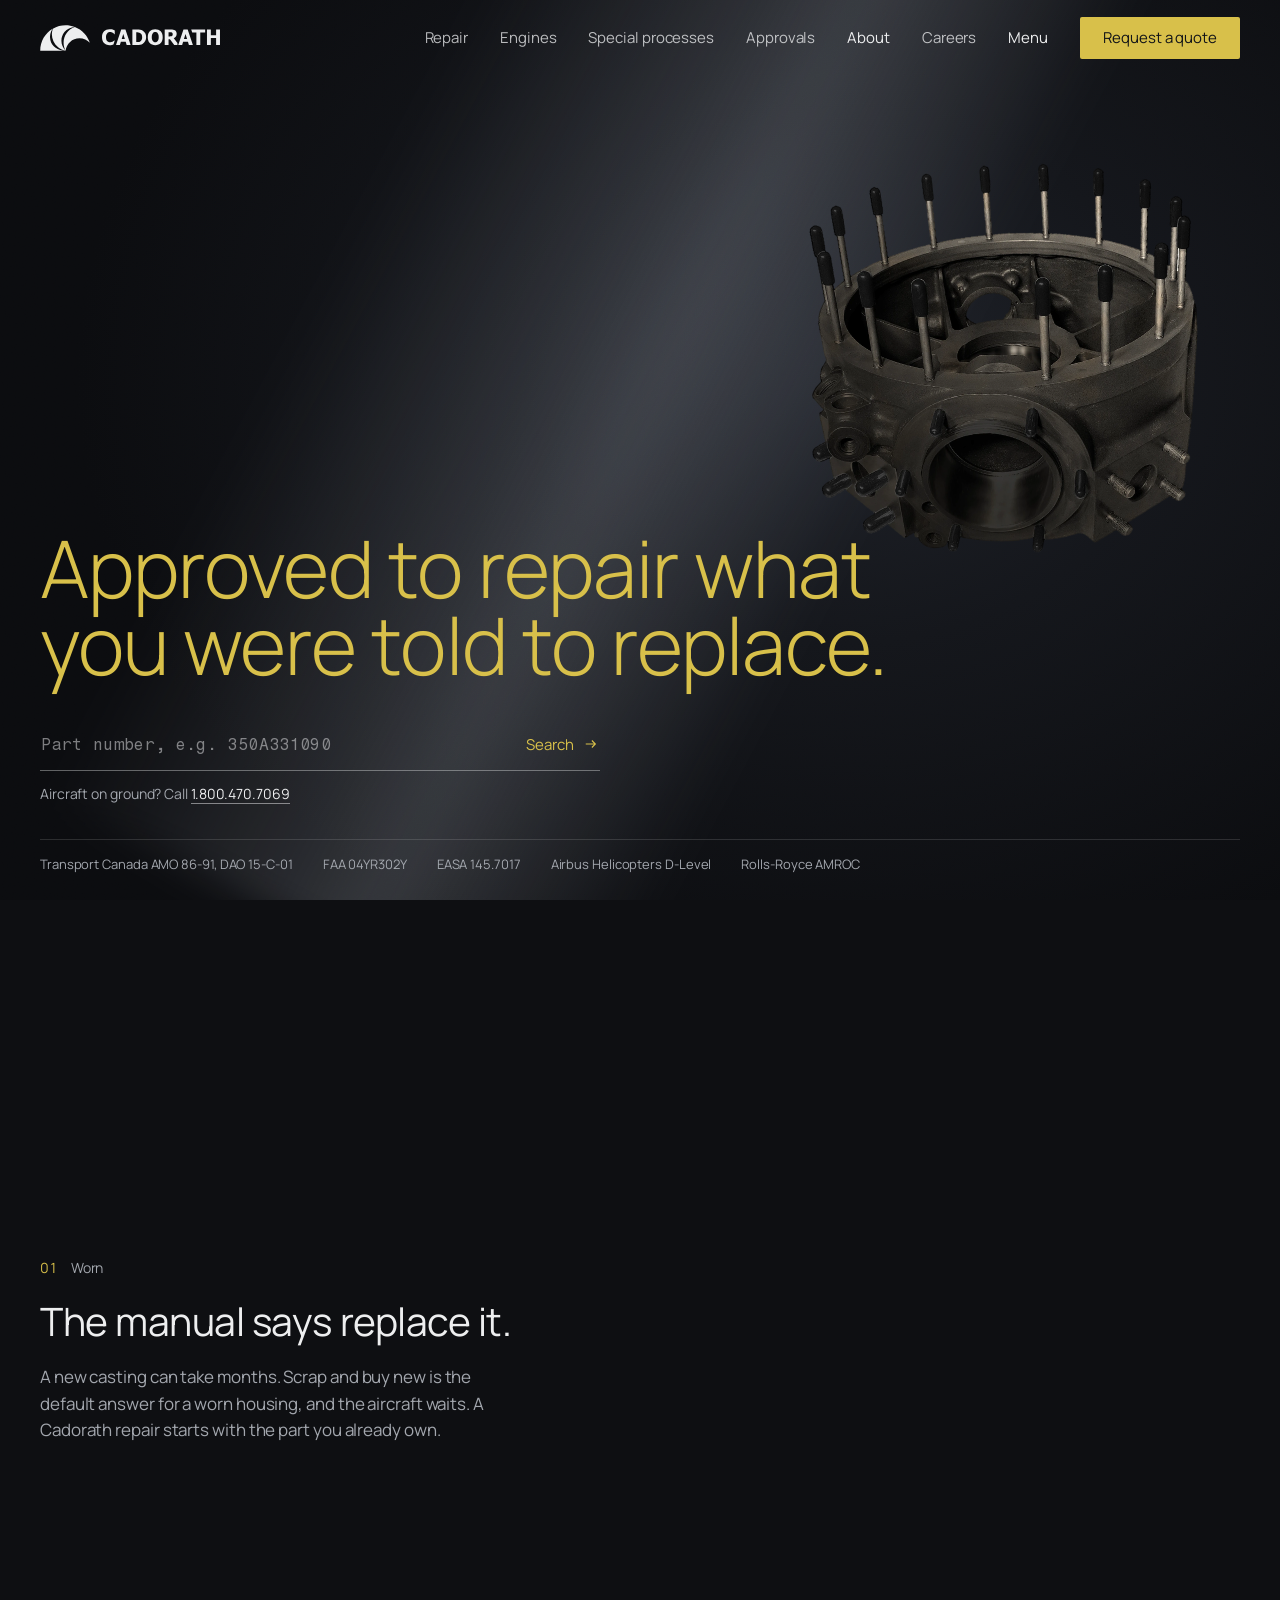
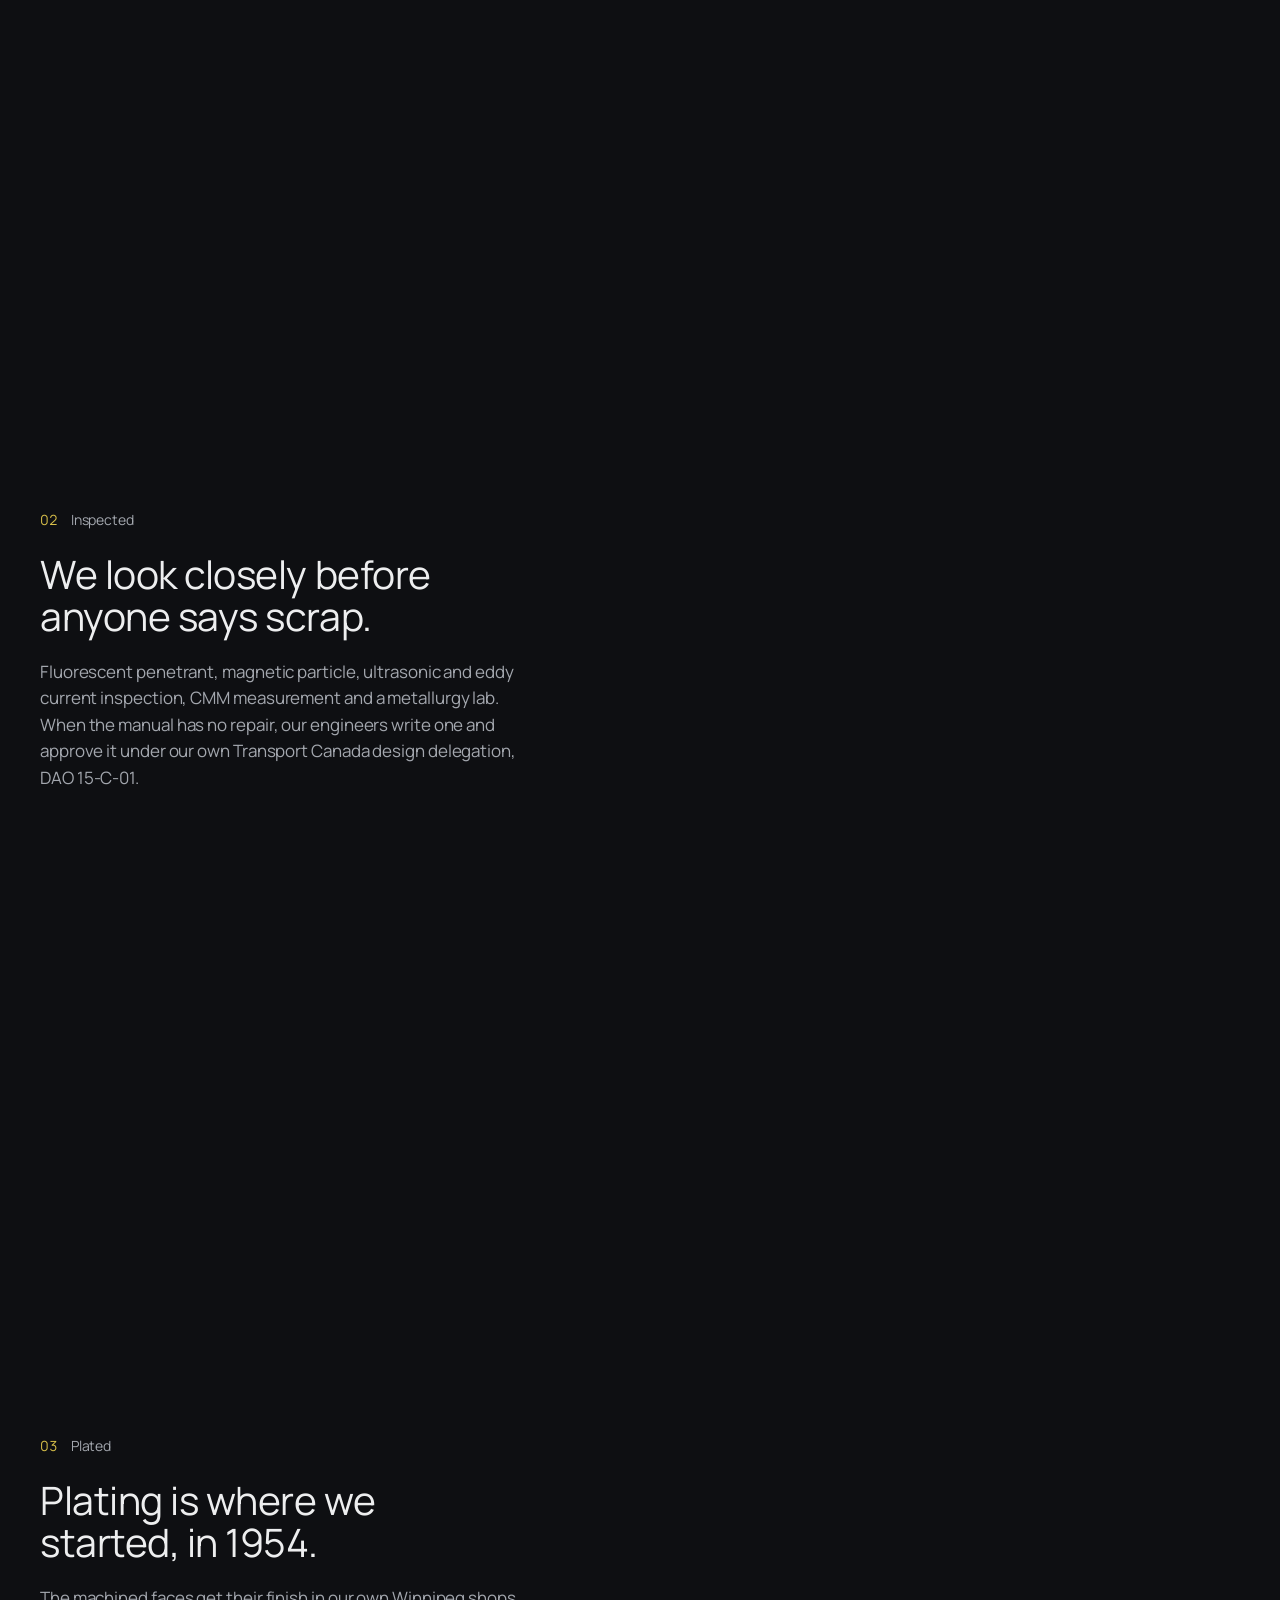
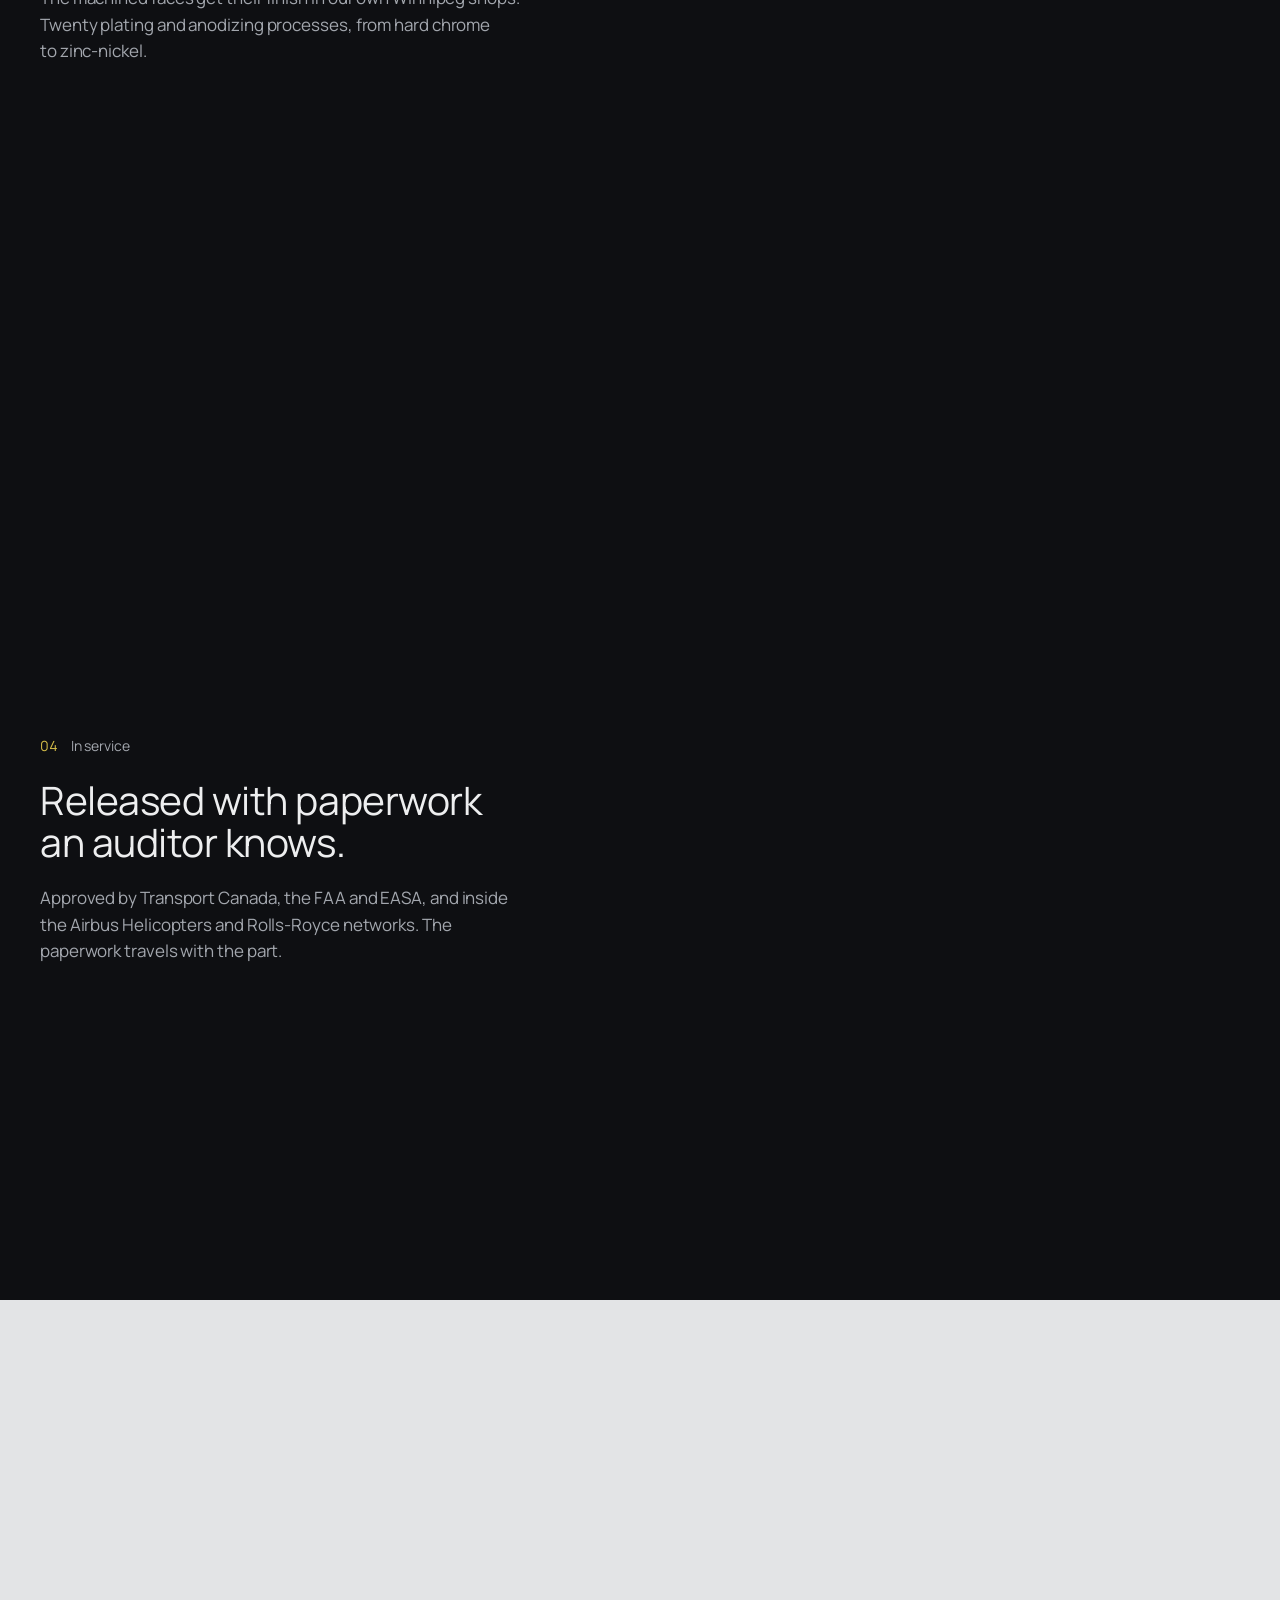
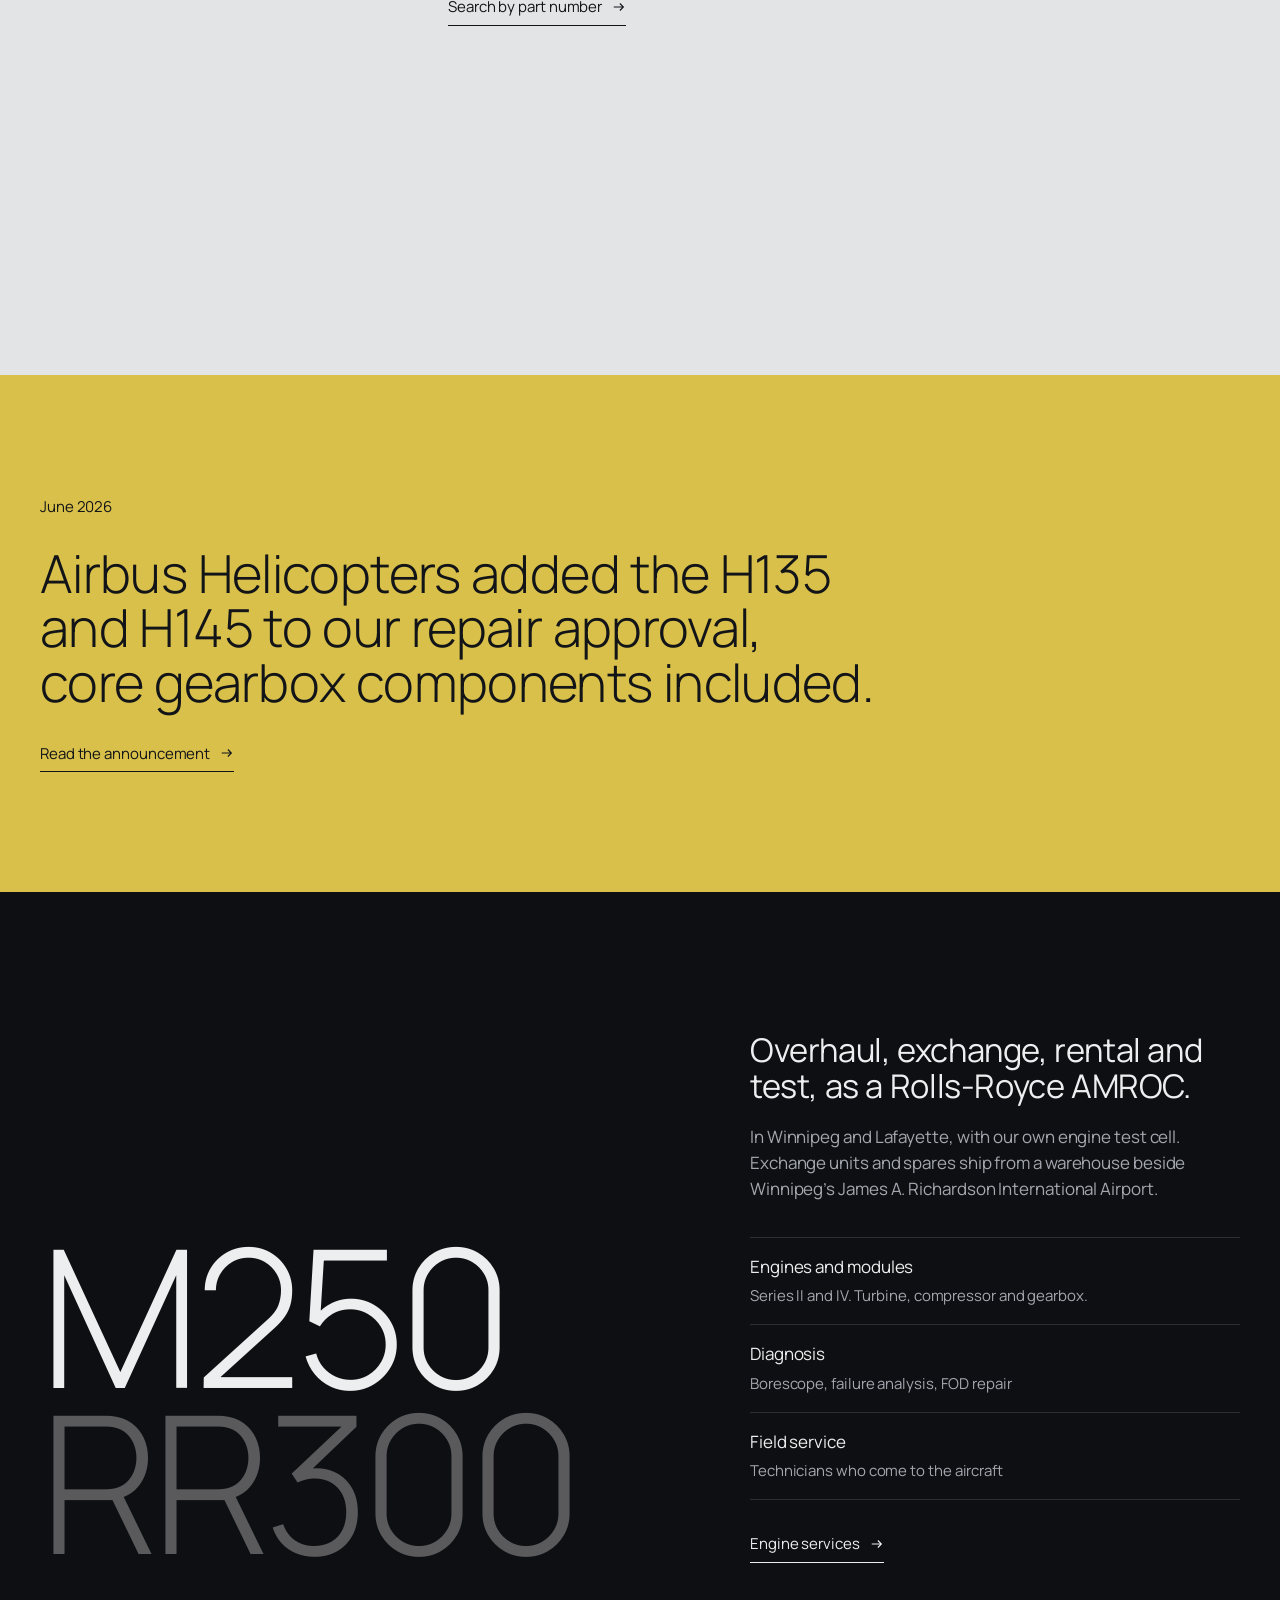
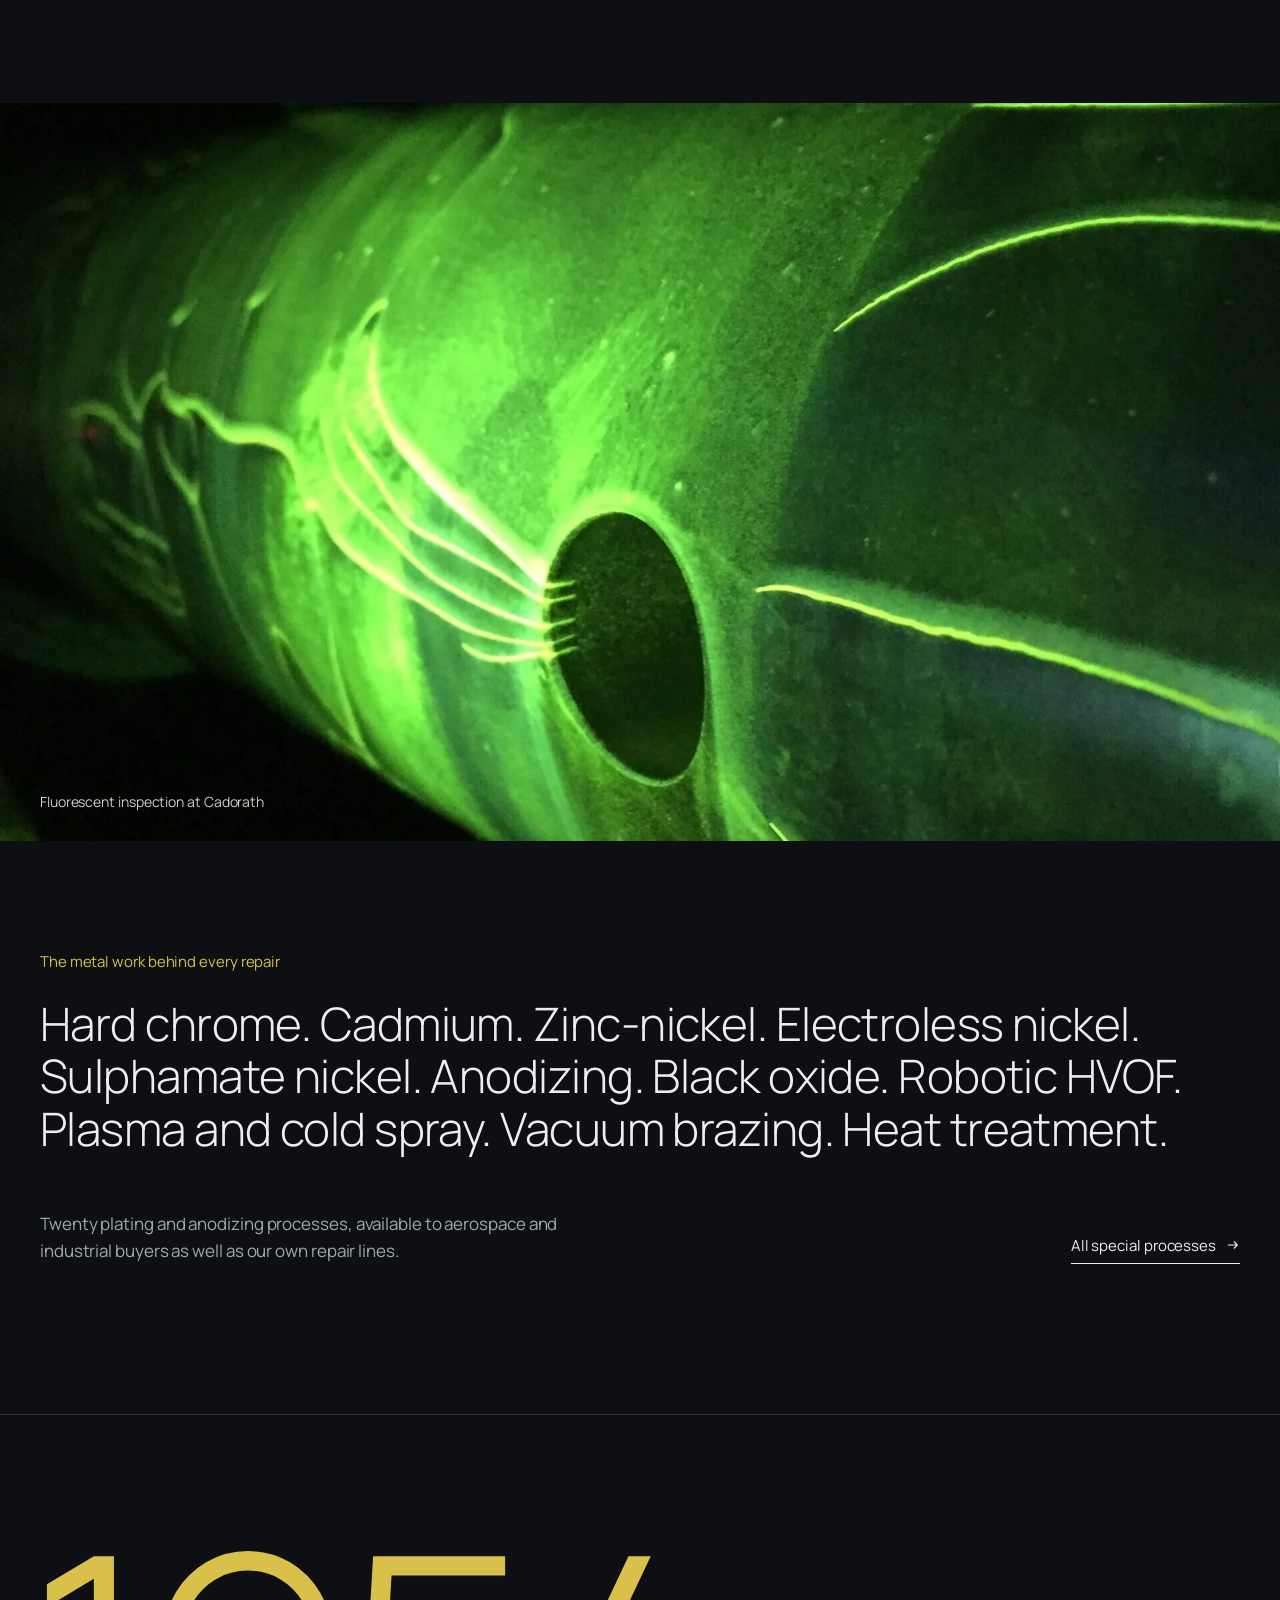
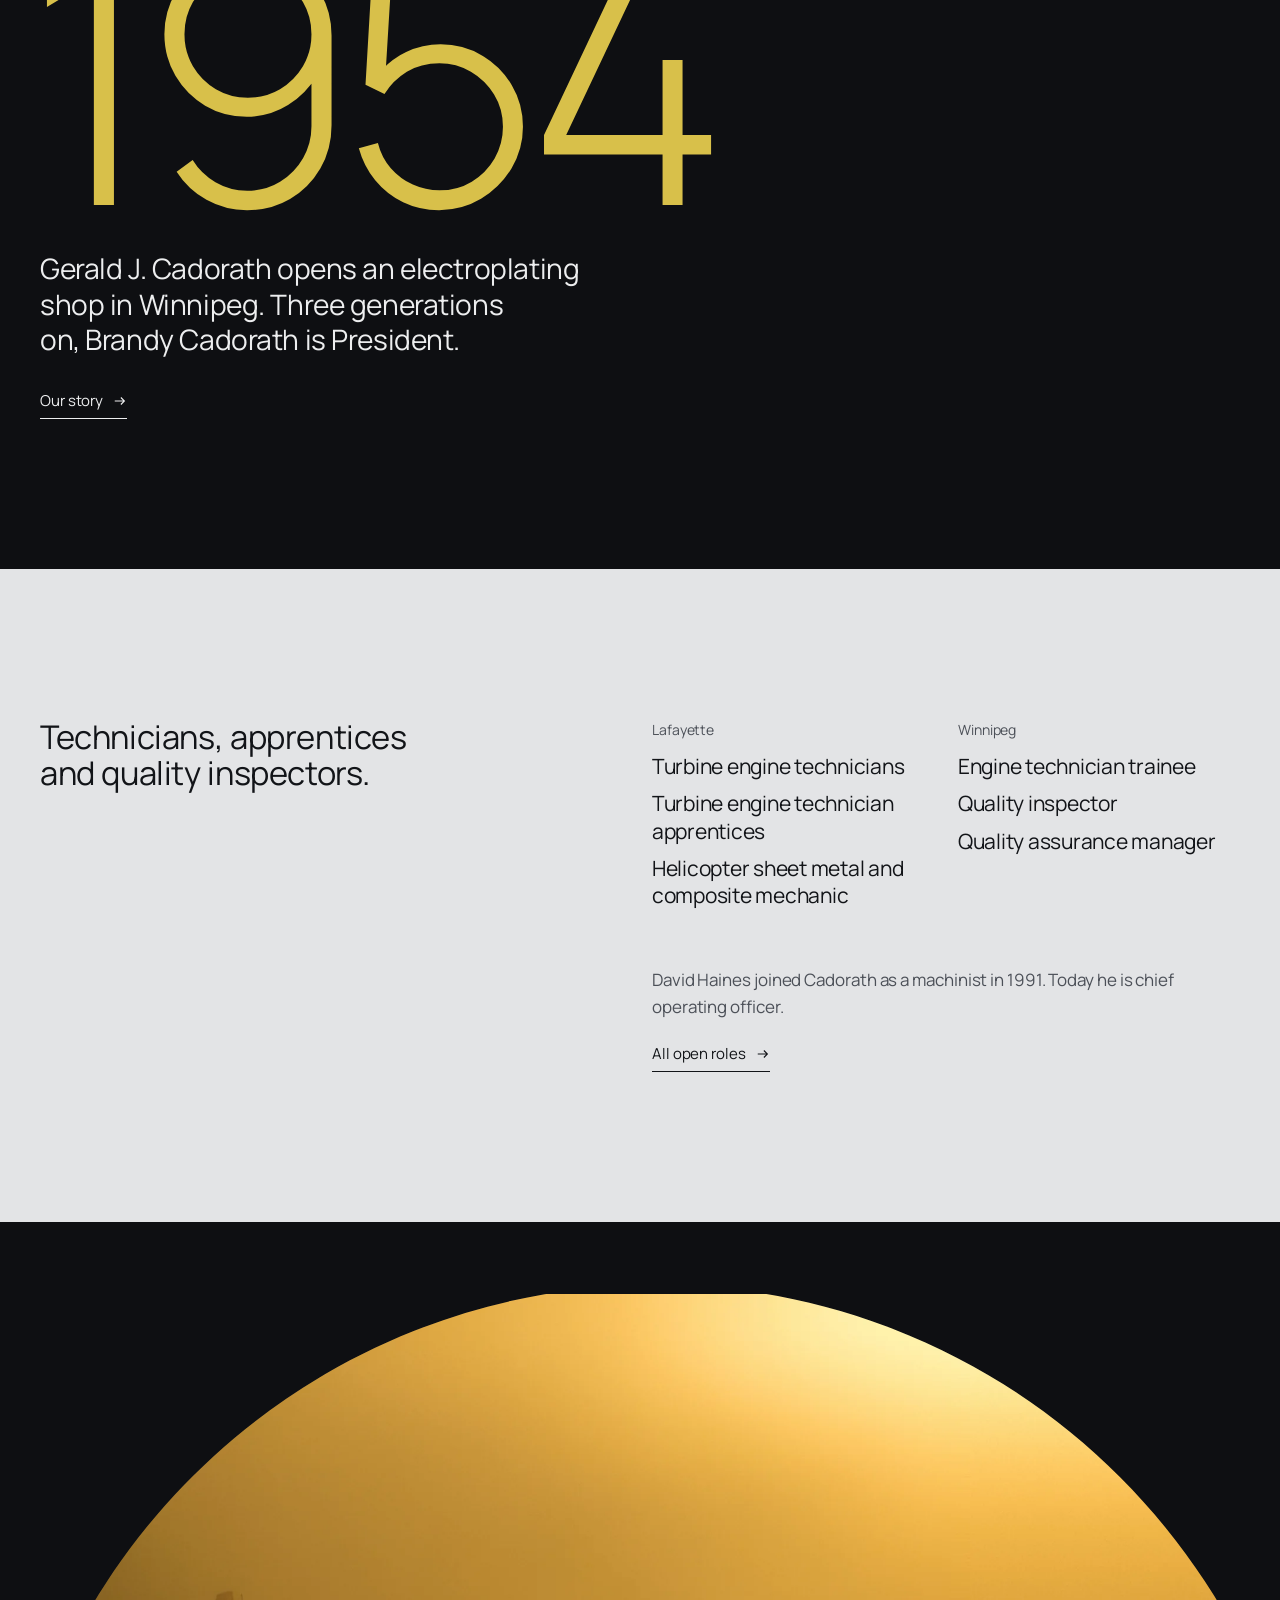
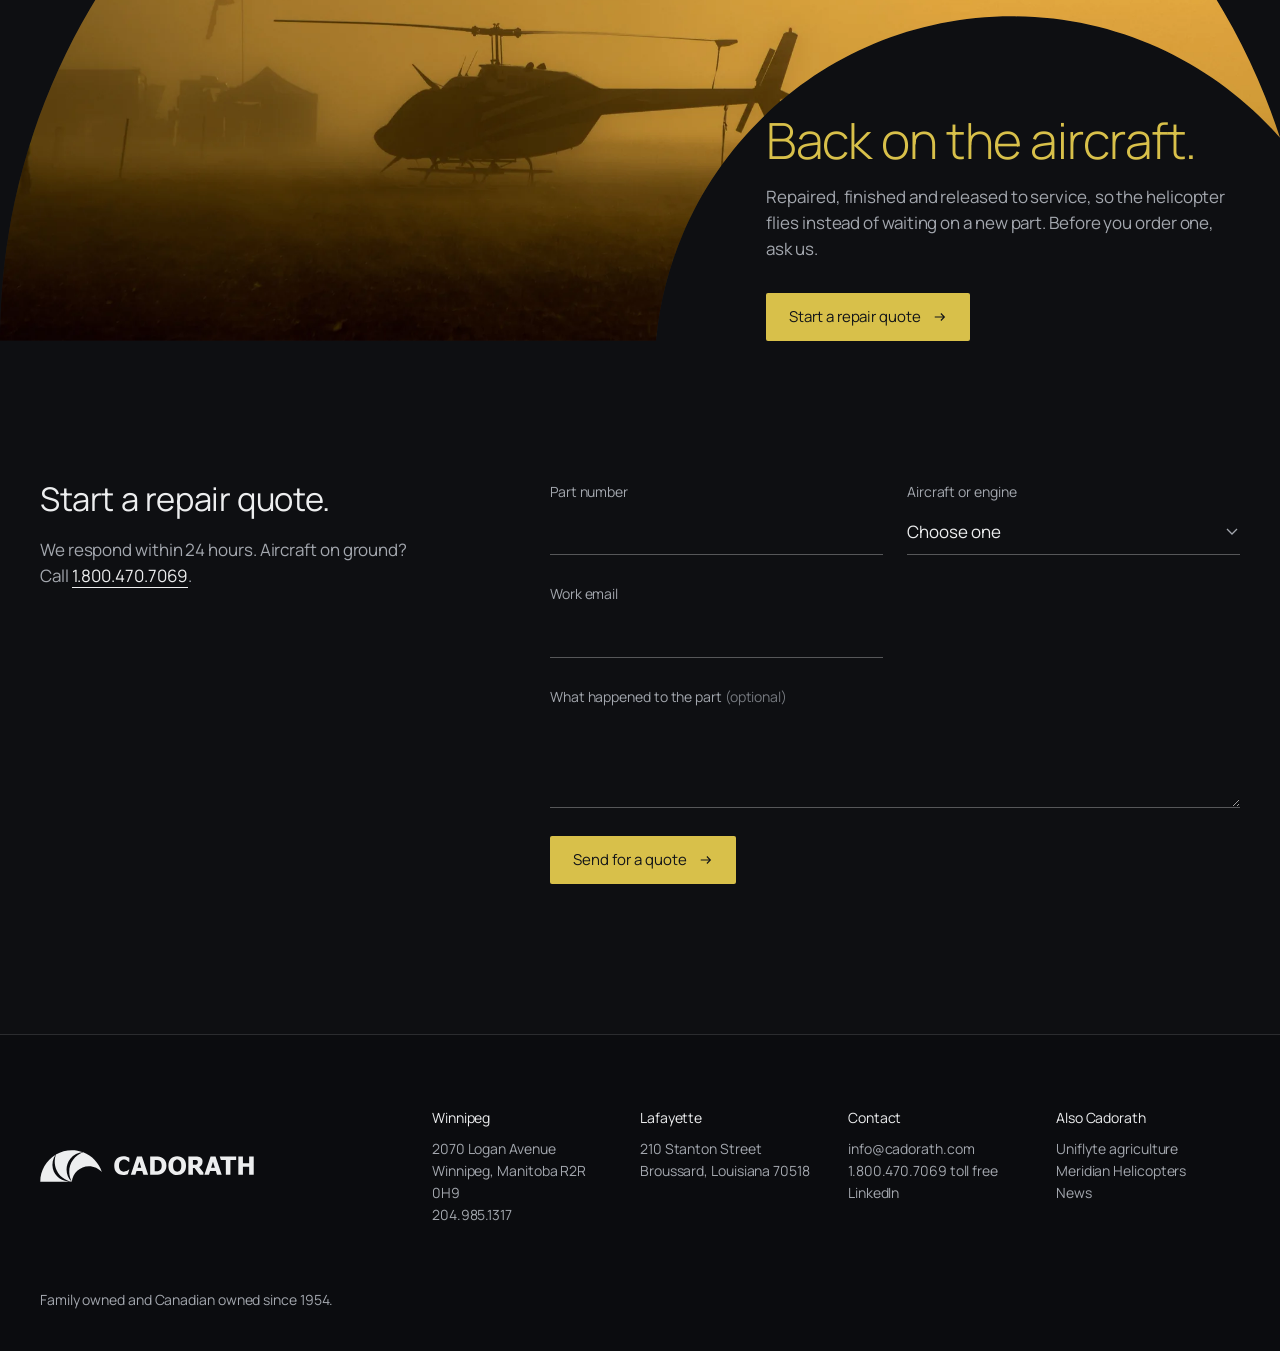
==== commit 184da69c: "Round 3: search + approvals in the hero, honest search, phone and AOG line, concept 2 lighter type C" ====
--- a/concept-1/index.html
+++ b/concept-1/index.html
@@ -41,7 +41,7 @@
     <a href="#careers">Careers</a>
   </nav>
   <button class="nav-menu" type="button" aria-expanded="false" aria-controls="menu" data-menu-open>Menu</button>
-  <a class="btn btn-gold nav-cta" href="#quote">Request a quote</a>
+  <a class="btn btn-gold nav-cta" href="#quote"><span class="cta-long">Request a quote</span><span class="cta-short">Quote</span></a>
 </header>
 
 <div class="menu" id="menu" role="dialog" aria-modal="true" aria-label="Site menu" hidden data-menu>
@@ -64,7 +64,9 @@
     </ol>
     <div class="menu-side">
       <p class="menu-h">Winnipeg</p>
-      <p>2070 Logan Avenue<br>Winnipeg, Manitoba R2R 0H9<br><a href="tel:+12049851317">204 985 1317</a></p>
+      <p>2070 Logan Avenue<br>Winnipeg, Manitoba R2R 0H9</p>
+      <p class="menu-h">Call or write</p>
+      <p><a href="tel:+12049851317">204.985.1317</a><br><a href="tel:+18004707069">1.800.470.7069</a> toll free<br><a href="mailto:info@cadorath.com">info@cadorath.com</a></p>
       <p class="menu-h">Lafayette</p>
       <p>210 Stanton Street<br>Broussard, Louisiana 70518</p>
       <p class="menu-h">Also Cadorath</p>
@@ -93,6 +95,26 @@
     <div class="chapters">
       <div class="chap chap-hero" data-chap="1">
         <h1 class="hero-h1">Approved to repair what<br> you were told to replace.</h1>
+        <form class="search" role="search" novalidate data-search>
+          <label class="sr" for="pn">Search by part number</label>
+          <div class="search-row">
+            <input id="pn" name="pn" type="text" autocomplete="off" spellcheck="false" placeholder="Part number, e.g. 350A331090" aria-describedby="pn-msg">
+            <button class="search-go" type="submit">Search <svg aria-hidden="true"><use href="#arrow"/></svg></button>
+          </div>
+          <p class="search-msg" id="pn-msg" aria-live="polite"></p>
+          <div class="result" data-result hidden aria-live="polite">
+            <p class="result-line"><span class="result-tag">Sample data</span> <span class="mono" data-result-q></span> <span data-result-text></span></p>
+            <a class="link" href="#quote" data-quote-from-search>Quote this part <svg aria-hidden="true"><use href="#arrow"/></svg></a>
+          </div>
+          <p class="aog">Aircraft on ground? Call <a href="tel:+18004707069">1.800.470.7069</a></p>
+        </form>
+        <ul class="strip" aria-label="Approvals">
+          <li>Transport Canada AMO <span class="nw">86-91</span>, DAO <span class="nw">15-C-01</span></li>
+          <li>FAA 04YR302Y</li>
+          <li>EASA 145.7017</li>
+          <li>Airbus Helicopters <span class="nw">D-Level</span></li>
+          <li><span class="nw">Rolls-Royce</span> AMROC</li>
+        </ul>
       </div>
       <div class="chap" data-chap="1">
         <div class="copy">
@@ -103,6 +125,7 @@
       </div>
       <div class="chap" data-chap="2">
         <div class="copy">
+          <img class="chap-img" src="img/part-2-inspected.webp" alt="" width="1800" height="1359" loading="lazy">
           <p class="count">02 <span>Inspected</span></p>
           <h2 class="statement">We look closely before anyone says scrap.</h2>
           <p class="body">Fluorescent penetrant, magnetic particle, ultrasonic and eddy current inspection, CMM measurement and a metallurgy lab. When the manual has no repair, our engineers write one and approve it under our own Transport Canada design delegation, DAO <span class="nw">15-C-01</span>.</p>
@@ -110,6 +133,7 @@
       </div>
       <div class="chap" data-chap="3">
         <div class="copy">
+          <img class="chap-img" src="img/part-3-plated.webp" alt="" width="1800" height="1359" loading="lazy">
           <p class="count">03 <span>Plated</span></p>
           <h2 class="statement">Plating is where we started, in 1954.</h2>
           <p class="body">The machined faces get their finish in our own Winnipeg shops. Twenty plating and anodizing processes, from hard chrome to <span class="nw">zinc-nickel</span>.</p>
@@ -117,16 +141,10 @@
       </div>
       <div class="chap" data-chap="4" id="approvals">
         <div class="copy">
+          <img class="chap-img" src="img/part-4-service.webp" alt="" width="1800" height="1359" loading="lazy">
           <p class="count">04 <span>In service</span></p>
           <h2 class="statement">Released with paperwork an auditor knows.</h2>
-          <dl class="approvals">
-            <div><dt>Airbus Helicopters</dt><dd><span class="nw">D-Level</span> approved repair centre</dd></div>
-            <div><dt><span class="nw">Rolls-Royce</span></dt><dd>AMROC for M250 and RR300</dd></div>
-            <div><dt>Transport Canada</dt><dd>AMO <span class="nw">86-91</span>, DAO <span class="nw">15-C-01</span></dd></div>
-            <div><dt>FAA</dt><dd>Repair station 04YR302Y</dd></div>
-            <div><dt>EASA</dt><dd>145.7017</dd></div>
-            <div><dt>Quality</dt><dd>ISO 9001:2015</dd></div>
-          </dl>
+          <p class="body">Approved by Transport Canada, the FAA and EASA, and inside the Airbus Helicopters and <span class="nw">Rolls-Royce</span> networks. The paperwork travels with the part.</p>
         </div>
       </div>
     </div>
@@ -137,25 +155,8 @@
     <div class="grid">
       <h2 class="statement col-a">Airbus, Bell and <span class="nw">Rolls-Royce.</span> Part by part.</h2>
       <div class="col-b">
-        <p class="body">Over one thousand individual repairs approved by Transport Canada, across rotor wing aircraft and their engines. Look yours up by the number on the data plate.</p>
-        <form class="search" role="search" novalidate data-search>
-          <label class="sr" for="pn">Part number</label>
-          <div class="search-row">
-            <input id="pn" name="pn" type="text" autocomplete="off" spellcheck="false" placeholder="Part number" aria-describedby="pn-msg">
-            <button class="btn btn-ink" type="submit">Search parts <svg aria-hidden="true"><use href="#arrow"/></svg></button>
-          </div>
-          <p class="search-msg" id="pn-msg" aria-live="polite"></p>
-          <div class="result" data-result hidden>
-            <p class="result-tag">Sample result. The live search reads Cadorath&rsquo;s repair tables.</p>
-            <p class="result-q">You searched <span class="mono" data-result-q></span></p>
-            <dl class="result-rows">
-              <div><dt>Platform</dt><dd>Bell 206 family</dd></div>
-              <div><dt>Part</dt><dd>Main transmission case</dd></div>
-              <div><dt>Repair</dt><dd>Approved repair on file</dd></div>
-            </dl>
-            <a class="link link-ink" href="#quote" data-quote-from-search>Quote this repair <svg aria-hidden="true"><use href="#arrow"/></svg></a>
-          </div>
-        </form>
+        <p class="body">Over one thousand individual repairs approved by Transport Canada, across rotor wing aircraft and their engines. Every repair table is searchable by the number on the data plate.</p>
+        <a class="link link-ink" href="#top" data-focus-search>Search by part number <svg aria-hidden="true"><use href="#arrow"/></svg></a>
       </div>
       <ul class="rows col-c">
         <li><a href="stub.html?p=Airbus%20Helicopters%20repairs"><span class="row-h">Airbus Helicopters</span><span class="row-t">H125, AS350, AS355, H130, H135, H145, H155, AS365, EC120, H215, H225</span></a></li>
@@ -241,11 +242,11 @@
   <!-- 8. THE PAYOFF: the complete crescent, once, with the aircraft the part goes back into -->
   <section class="finale">
     <figure class="crescent finale-media">
-      <img src="img/aircraft-bell206-fog.webp" alt="A Bell 206 on a field in golden morning fog" loading="lazy" width="2800" height="1098">
+      <img src="img/aircraft-bell206-fog.webp" alt="A Bell 206 type helicopter on a field in golden morning fog" loading="lazy" width="2800" height="1098">
     </figure>
     <div class="finale-copy">
       <h2 class="finale-h">Back on the aircraft.</h2>
-      <p class="body">The same case, repaired, finished and released to service. Before you order a new one, ask us.</p>
+      <p class="body">Repaired, finished and released to service, so the helicopter flies instead of waiting on a new part. Before you order one, ask us.</p>
       <a class="btn btn-gold" href="#quote">Start a repair quote <svg aria-hidden="true"><use href="#arrow"/></svg></a>
     </div>
   </section>
@@ -255,12 +256,12 @@
     <div class="grid">
       <div class="col-a">
         <h2 class="statement">Start a repair quote.</h2>
-        <p class="body">We respond within 24 hours. Prefer the phone? <a class="inline" href="tel:+18004707069"><span class="nw">1 800 470 7069</span></a></p>
+        <p class="body">We respond within 24 hours. Aircraft on ground? Call <a class="inline" href="tel:+18004707069"><span class="nw">1.800.470.7069</span></a>.</p>
       </div>
       <form class="qform" novalidate data-quote>
         <div class="field">
           <label for="q-pn">Part number</label>
-          <input id="q-pn" name="pn" type="text" autocomplete="off" required>
+          <input id="q-pn" class="mono-in" name="pn" type="text" autocomplete="off" spellcheck="false" required>
           <p class="err" data-err="pn">Enter the part number from the data plate.</p>
         </div>
         <div class="field">
@@ -289,8 +290,8 @@
           <button class="btn btn-gold" type="submit">Send for a quote <svg aria-hidden="true"><use href="#arrow"/></svg></button>
         </div>
         <div class="qform-done field-wide" data-done hidden tabindex="-1">
-          <p class="statement statement-gold">Thanks. This is a demo, so nothing was sent.</p>
-          <p class="body">On the live site this goes straight to Cadorath, who respond within 24 hours.</p>
+          <p class="statement statement-gold">Thanks. Your quote request for <span class="mono" data-done-pn></span> on <span data-done-pl></span> is ready.</p>
+          <p class="body">This is a demo, so nothing was sent. On the live site it goes straight to Cadorath, who respond within 24 hours. In a hurry: <a class="inline" href="tel:+12049851317">204.985.1317</a>, toll free <a class="inline" href="tel:+18004707069">1.800.470.7069</a>, or <a class="inline" href="mailto:info@cadorath.com">info@cadorath.com</a>.</p>
         </div>
       </form>
     </div>
@@ -305,7 +306,7 @@
     </a>
     <div>
       <p class="foot-h">Winnipeg</p>
-      <p>2070 Logan Avenue<br>Winnipeg, Manitoba R2R 0H9<br><a href="tel:+12049851317">204 985 1317</a></p>
+      <p>2070 Logan Avenue<br>Winnipeg, Manitoba R2R 0H9<br><a href="tel:+12049851317">204.985.1317</a></p>
     </div>
     <div>
       <p class="foot-h">Lafayette</p>
@@ -313,7 +314,7 @@
     </div>
     <div>
       <p class="foot-h">Contact</p>
-      <p><a href="mailto:info@cadorath.com">info@cadorath.com</a><br><a href="tel:+18004707069">1 800 470 7069</a><br><a href="stub.html?p=LinkedIn">LinkedIn</a></p>
+      <p><a href="mailto:info@cadorath.com">info@cadorath.com</a><br><a href="tel:+18004707069">1.800.470.7069</a> toll free<br><a href="stub.html?p=LinkedIn">LinkedIn</a></p>
     </div>
     <div>
       <p class="foot-h">Also Cadorath</p>
--- a/concept-1/styles.css
+++ b/concept-1/styles.css
@@ -27,7 +27,7 @@
 }
 
 * { box-sizing: border-box; }
-html { -webkit-text-size-adjust: 100%; scroll-behavior: smooth; }
+html { -webkit-text-size-adjust: 100%; scroll-behavior: smooth; overflow-x: clip; }
 body { margin: 0; background: var(--graphite-1); color: var(--white); font: 400 17px/1.55 var(--text); -webkit-font-smoothing: antialiased; letter-spacing: -.005em; }
 body.menu-open { overflow: hidden; }
 img { display: block; max-width: 100%; }
@@ -116,7 +116,7 @@
 .floor { display: none; }
 .part { position: absolute; top: 53%; left: 66%; width: min(72vw, 1180px); aspect-ratio: 1800 / 1359;
   transform: translate(-50%, -52%) rotate(calc(var(--p, 0) * 7deg - 3deg)) scale(calc(1 + var(--p, 0) * .05)); }
-.part img { position: absolute; inset: 0; width: 100%; height: 100%; object-fit: contain; opacity: 0; transform: translate(8vw, -2vh) scale(.68); transition: opacity 1s var(--ease), transform 1.2s var(--ease); }
+.part img { position: absolute; inset: 0; width: 100%; height: 100%; object-fit: contain; opacity: 0; transform: translate(13vw, -10vh) scale(.58); transition: opacity 1s var(--ease), transform 1.2s var(--ease); }
 .stage.is-moving .part img { transform: translateX(6vw) scale(.84); }
 .stage[data-state="1"] .s1, .stage[data-state="2"] .s2, .stage[data-state="3"] .s3, .stage[data-state="4"] .s4 { opacity: 1; }
 .stage[data-state="1"] { --beam: 196, 202, 214; --beam-a: .15; }
@@ -125,7 +125,10 @@
 .stage[data-state="4"] { --beam: 236, 240, 245; --beam-a: .14; }
 .grain { position: absolute; inset: 0; pointer-events: none; opacity: .06; mix-blend-mode: overlay;
   background-image: url("data:image/svg+xml,%3Csvg xmlns='http://www.w3.org/2000/svg' width='160' height='160'%3E%3Cfilter id='n'%3E%3CfeTurbulence type='fractalNoise' baseFrequency='.9' numOctaves='2' stitchTiles='stitch'/%3E%3C/filter%3E%3Crect width='100%25' height='100%25' filter='url(%23n)'/%3E%3C/svg%3E"); }
-.readout { position: absolute; right: var(--m); bottom: 44px; font-size: 14px; color: rgba(237, 238, 239, .82); }
+.readout { position: absolute; right: var(--m); bottom: 44px; font-size: 14px; color: rgba(237, 238, 239, .82); opacity: 0; transition: opacity .6s; }
+.stage.is-moving .readout { opacity: 1; }
+.chap-img { display: none; }
+.cta-short { display: none; }
 .readout-state { color: var(--gold); margin-left: 12px; }
 
 .chapters { position: relative; margin-top: -100vh; margin-top: -100svh; z-index: 2; }
@@ -159,24 +162,32 @@
 .rows-dark li { border-color: var(--line-d) !important; }
 .rows-dark .row-t { color: var(--mute); }
 
-/* search, live demo */
-.search { margin-top: 40px; }
-.search-row { display: flex; border-bottom: 1px solid var(--ink); transition: box-shadow .2s; }
-.search-row:focus-within { box-shadow: 0 1px 0 var(--ink); }
-.search.is-error .search-row { border-color: var(--err-ink); box-shadow: 0 1px 0 var(--err-ink); }
-.search input { flex: 1; min-width: 0; border: 0; background: transparent; font: 400 19px/1 var(--mono); color: var(--ink); padding: 0 0 0 2px; height: 56px; letter-spacing: .02em; text-transform: uppercase; }
-.search input::placeholder { color: rgba(18, 20, 24, .58); text-transform: none; }
+/* hero search, live demo */
+.chap-hero { flex-direction: column; align-items: flex-start; justify-content: flex-end; padding-bottom: 26px; }
+.search { width: min(560px, 100%); margin-top: 34px; }
+.search-row { display: flex; align-items: center; border-bottom: 1px solid rgba(237, 238, 239, .38); transition: border-color .2s, box-shadow .2s; }
+.search-row:hover { border-color: rgba(237, 238, 239, .6); }
+.search-row:focus-within { border-color: var(--gold); box-shadow: 0 1px 0 var(--gold); }
+.search.is-error .search-row { border-color: var(--err); box-shadow: 0 1px 0 var(--err); }
+.search input { flex: 1; min-width: 0; border: 0; background: transparent; font: 400 18px/1 var(--mono); font-variant-numeric: slashed-zero; font-feature-settings: "zero" 1; color: var(--white); padding: 0 0 0 1px; height: 52px; letter-spacing: .02em; text-transform: uppercase; }
+.search input::placeholder { color: rgba(237, 238, 239, .5); text-transform: none; font-size: 16px; }
 .search input:focus { outline: none; }
-.search .btn { margin: 4px 0; }
-.search-msg { min-height: 22px; margin-top: 10px; font-size: 14px; color: var(--err-ink); }
-.result { margin-top: 6px; padding-top: 22px; border-top: 1px solid var(--line-l); animation: rise .5s var(--ease) both; }
-.result-tag { font-size: 13px; color: var(--mute-ink); }
-.result-q { margin-top: 10px; font-size: 15px; }
-.result-q .mono { margin-left: 6px; letter-spacing: .02em; }
-.result-rows { display: grid; grid-template-columns: repeat(3, auto); justify-content: start; gap: 6px 36px; margin-top: 18px; }
-.result-rows dt { font-size: 13px; color: var(--mute-ink); }
-.result-rows dd { font-size: 17px; }
-.result .link { margin-top: 22px; }
+.search-go { display: inline-flex; align-items: center; gap: 10px; height: 44px; padding: 0 2px 0 16px; background: none; border: 0; color: var(--gold); font: 400 15px/1 var(--text); cursor: pointer; }
+.search-go svg { width: 14px; height: 14px; transition: transform .3s var(--ease); }
+.search-go:hover svg, .search-go:focus-visible svg { transform: translateX(4px); }
+.search-msg { margin-top: 10px; font-size: 14px; color: var(--err); }
+.search-msg:empty { display: none; }
+.result { margin-top: 14px; animation: rise .5s var(--ease) both; }
+.result-line { font-size: 15px; line-height: 1.5; color: var(--white); max-width: 36em; }
+.result-tag { font-size: 12px; color: var(--ink); background: var(--gold); padding: 2px 7px; border-radius: 2px; margin-right: 6px; vertical-align: 1px; }
+.result .mono { font-variant-numeric: slashed-zero; font-feature-settings: "zero" 1; margin-right: 6px; }
+.result.is-miss .result-line { color: var(--mute); }
+.result .link { margin-top: 10px; }
+.aog { margin-top: 12px; font-size: 14px; color: var(--mute); }
+.aog a { color: var(--white); border-bottom: 1px solid rgba(237, 238, 239, .5); }
+.aog a:hover { color: var(--gold); border-color: var(--gold); }
+.strip { display: flex; flex-wrap: wrap; gap: 6px 30px; width: 100%; margin-top: 34px; padding-top: 14px; border-top: 1px solid var(--line-d); font-size: 13px; color: var(--mute); }
+.mono-in { font-family: var(--mono) !important; font-variant-numeric: slashed-zero; font-feature-settings: "zero" 1; text-transform: uppercase; letter-spacing: .02em; }
 @keyframes rise { from { opacity: 0; transform: translateY(8px); } to { opacity: 1; transform: none; } }
 
 /* the owned colour, at scale */
@@ -276,7 +287,10 @@
   :root { --m: 20px; }
   body { font-size: 16px; }
   .nav { height: 64px; gap: 16px; }
-  .nav-cta { display: none; }
+  .nav-cta { height: 38px; padding: 0 14px; font-size: 14px; }
+  .cta-long { display: none; }
+  .cta-short { display: inline; }
+  .nav-menu { margin-left: auto; }
   .menu-top { height: 64px; }
   .menu-body { grid-template-columns: 1fr; align-items: start; padding-top: 28px; gap: 44px; }
   .menu-links a { font-size: 32px; line-height: 1.3; gap: 16px; }
@@ -288,7 +302,10 @@
   .part { position: relative; left: auto; top: auto; width: 112%; margin-left: -6%; transform: none; }
   .part img, .stage.is-moving .part img { transform: none; }
   .beam { width: 90%; }
-  .readout { position: static; padding: 4px var(--m) 0; font-size: 13px; }
+  .readout { position: static; padding: 4px var(--m) 0; font-size: 13px; opacity: 1; }
+  .chap-img { display: block; width: calc(100% + 2 * var(--m)); max-width: none; margin: 0 calc(-1 * var(--m)) 18px; }
+  .search { margin-top: 26px; }
+  .strip { margin-top: 28px; gap: 4px 18px; }
   .chapters { margin-top: 0; }
   .chap { min-height: 0; display: block; padding: 0 var(--m) 56px; }
   .chap-hero { padding-top: 28px; padding-bottom: 72px; }
@@ -300,8 +317,6 @@
   .band { padding: 96px var(--m); }
   .col-b, .col-c { grid-column: 1 / -1; }
   .grid { row-gap: 36px; }
-  .search .btn { padding: 0 16px; }
-  .result-rows { grid-template-columns: 1fr; }
   .band-gold { padding-top: 88px; padding-bottom: 88px; }
   .engines { padding-top: 96px; padding-bottom: 96px; }
   .bleed { height: 64vh; min-height: 360px; }
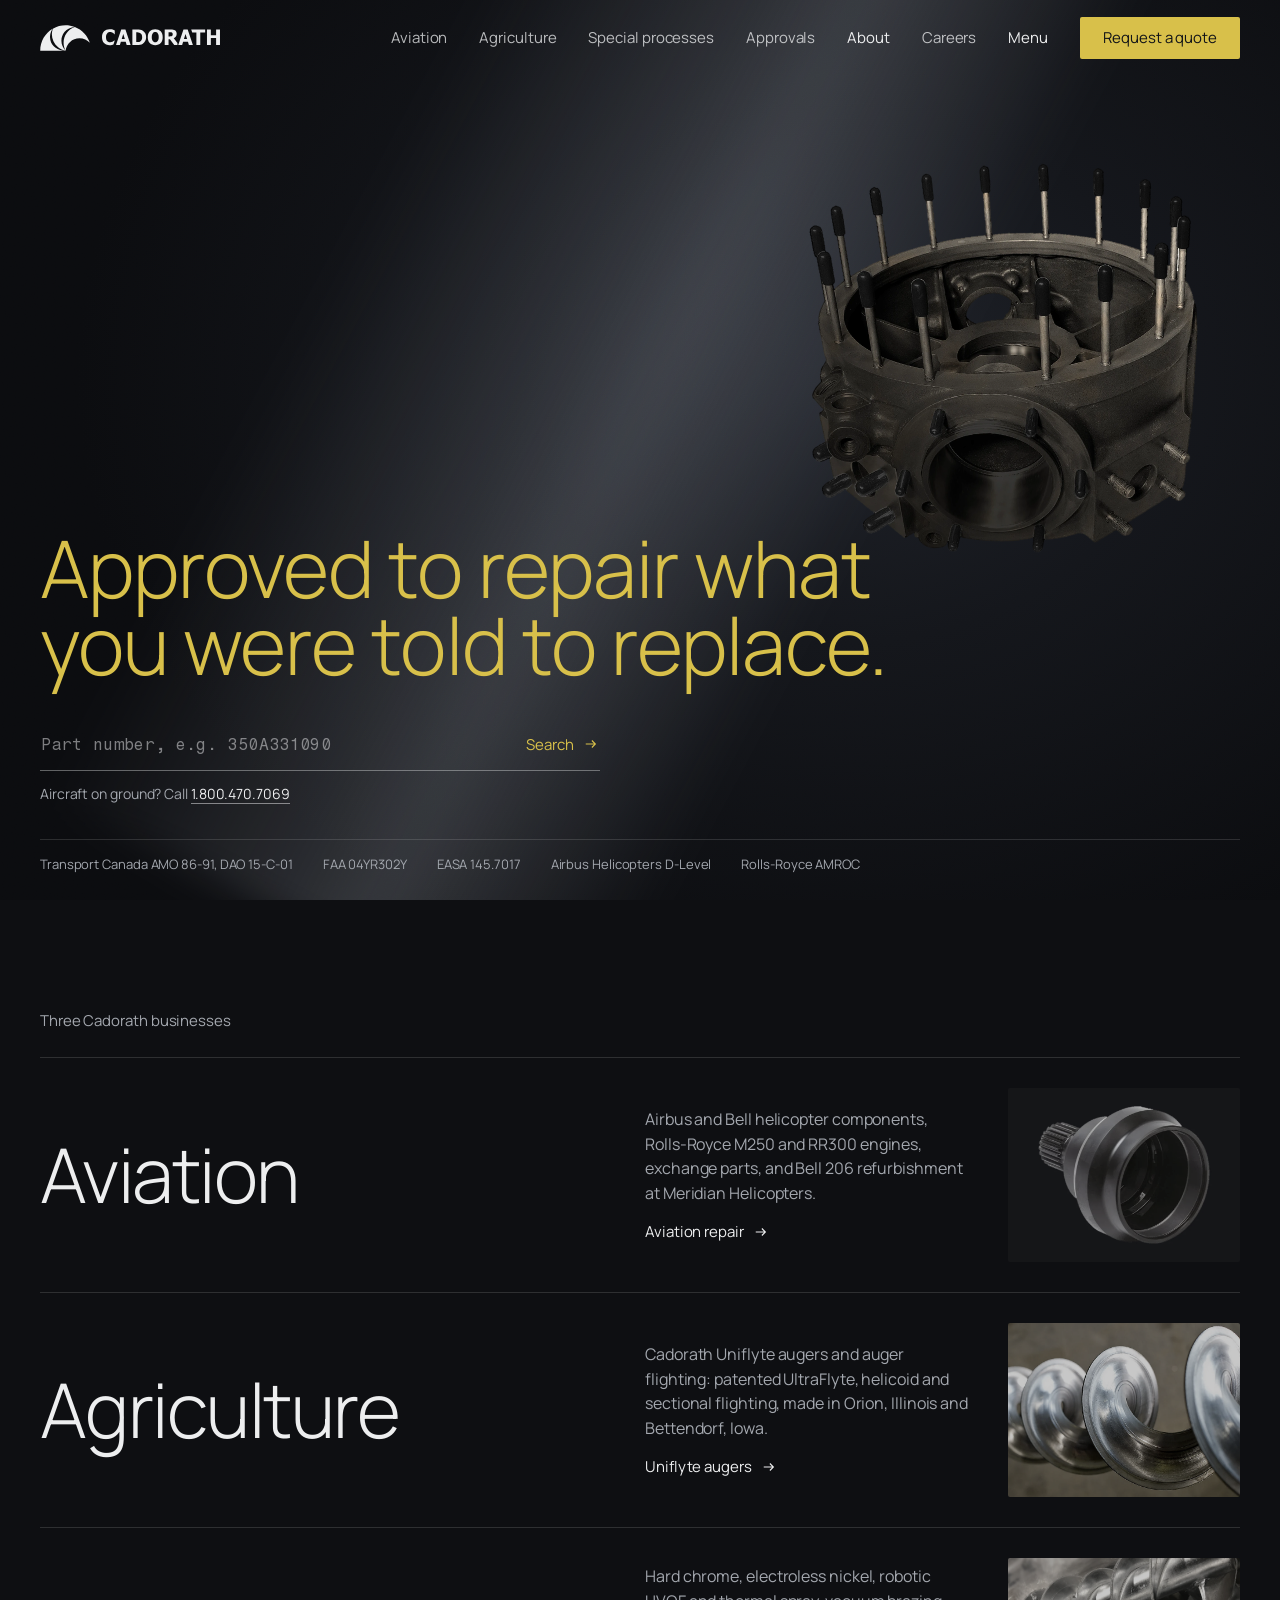
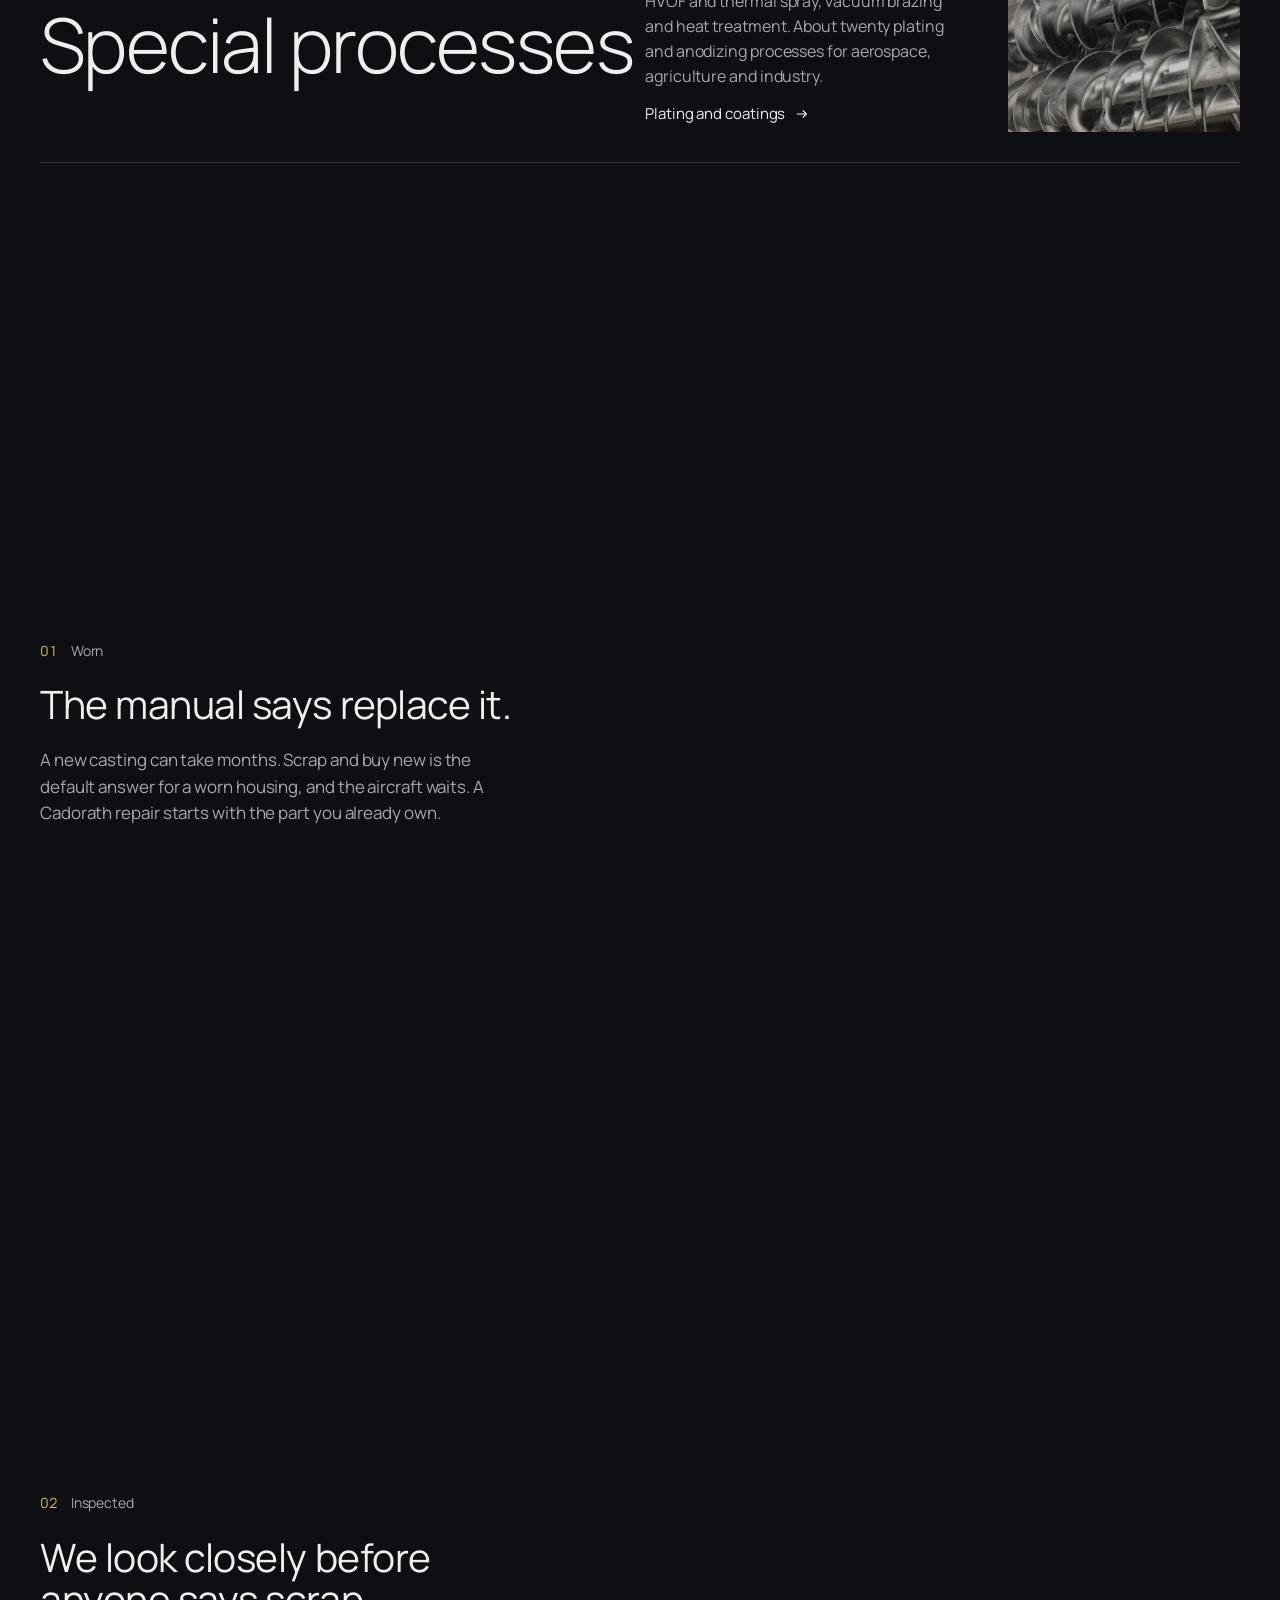
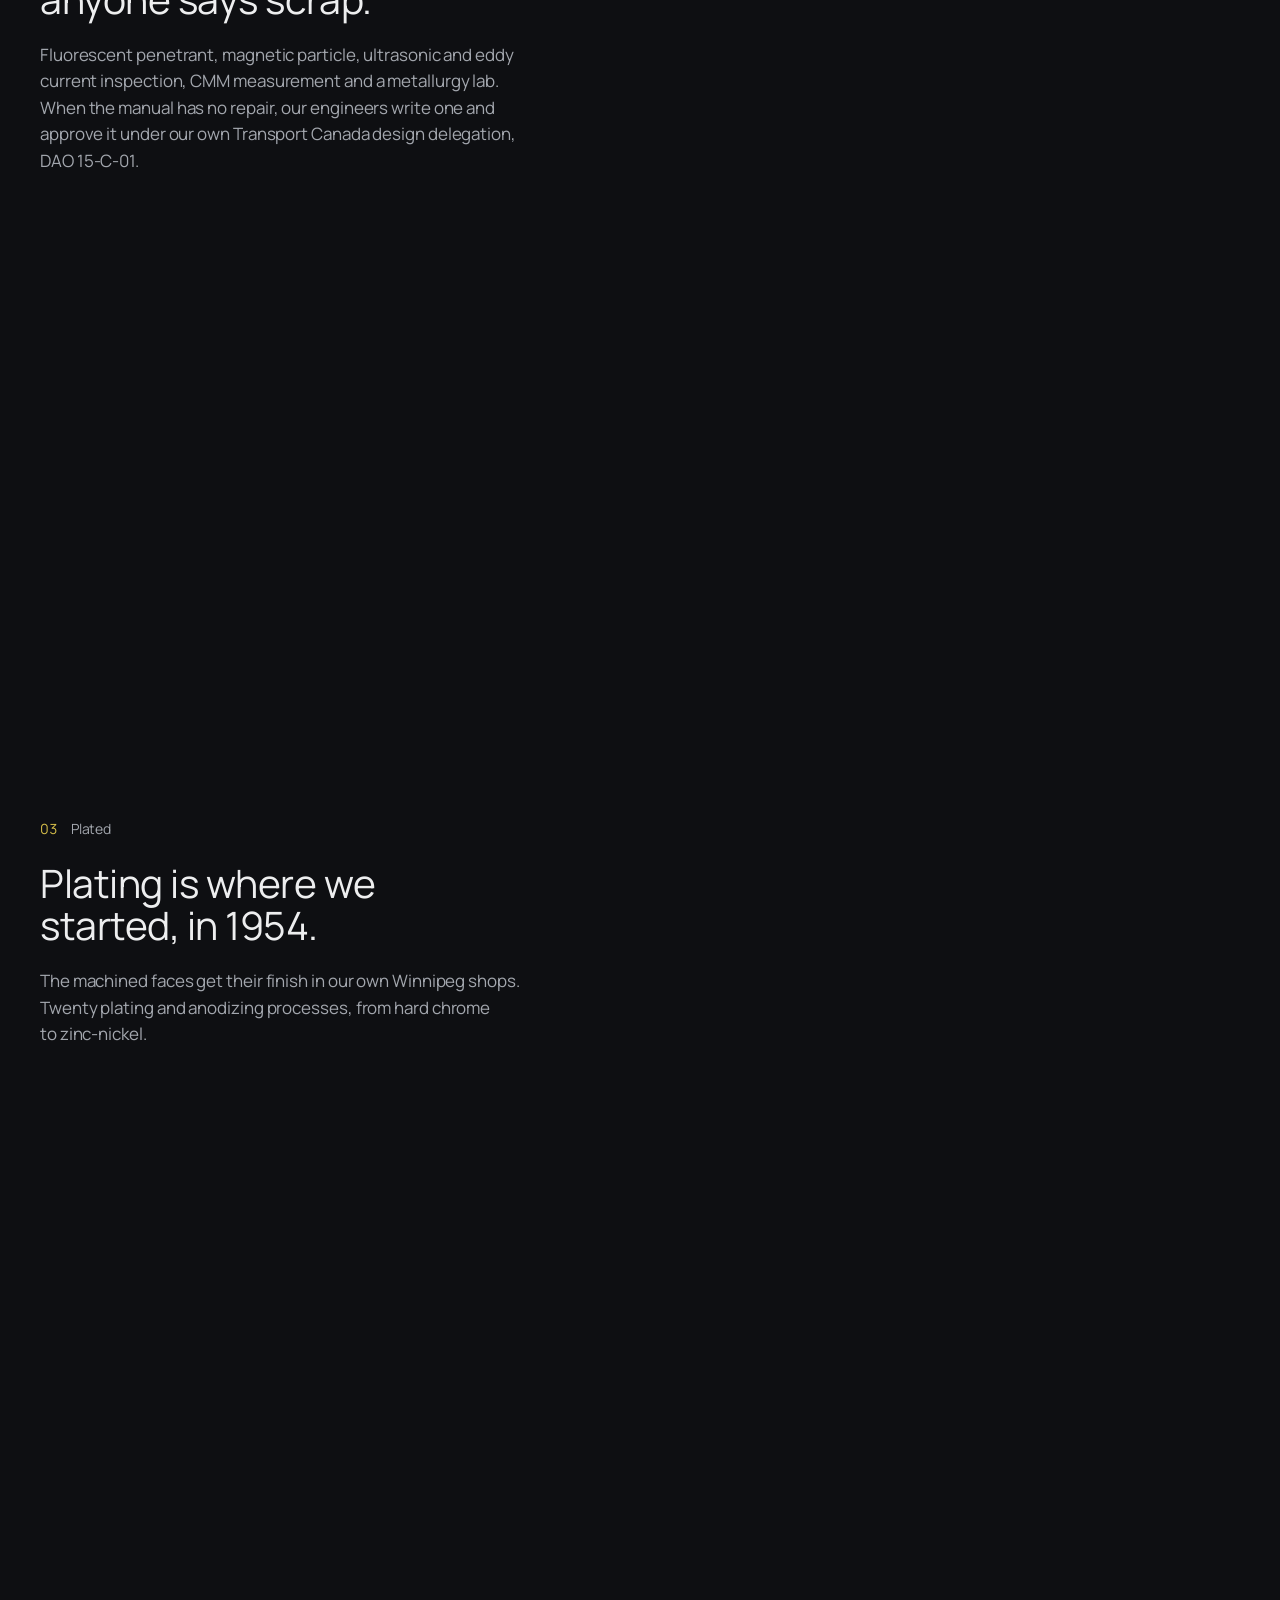
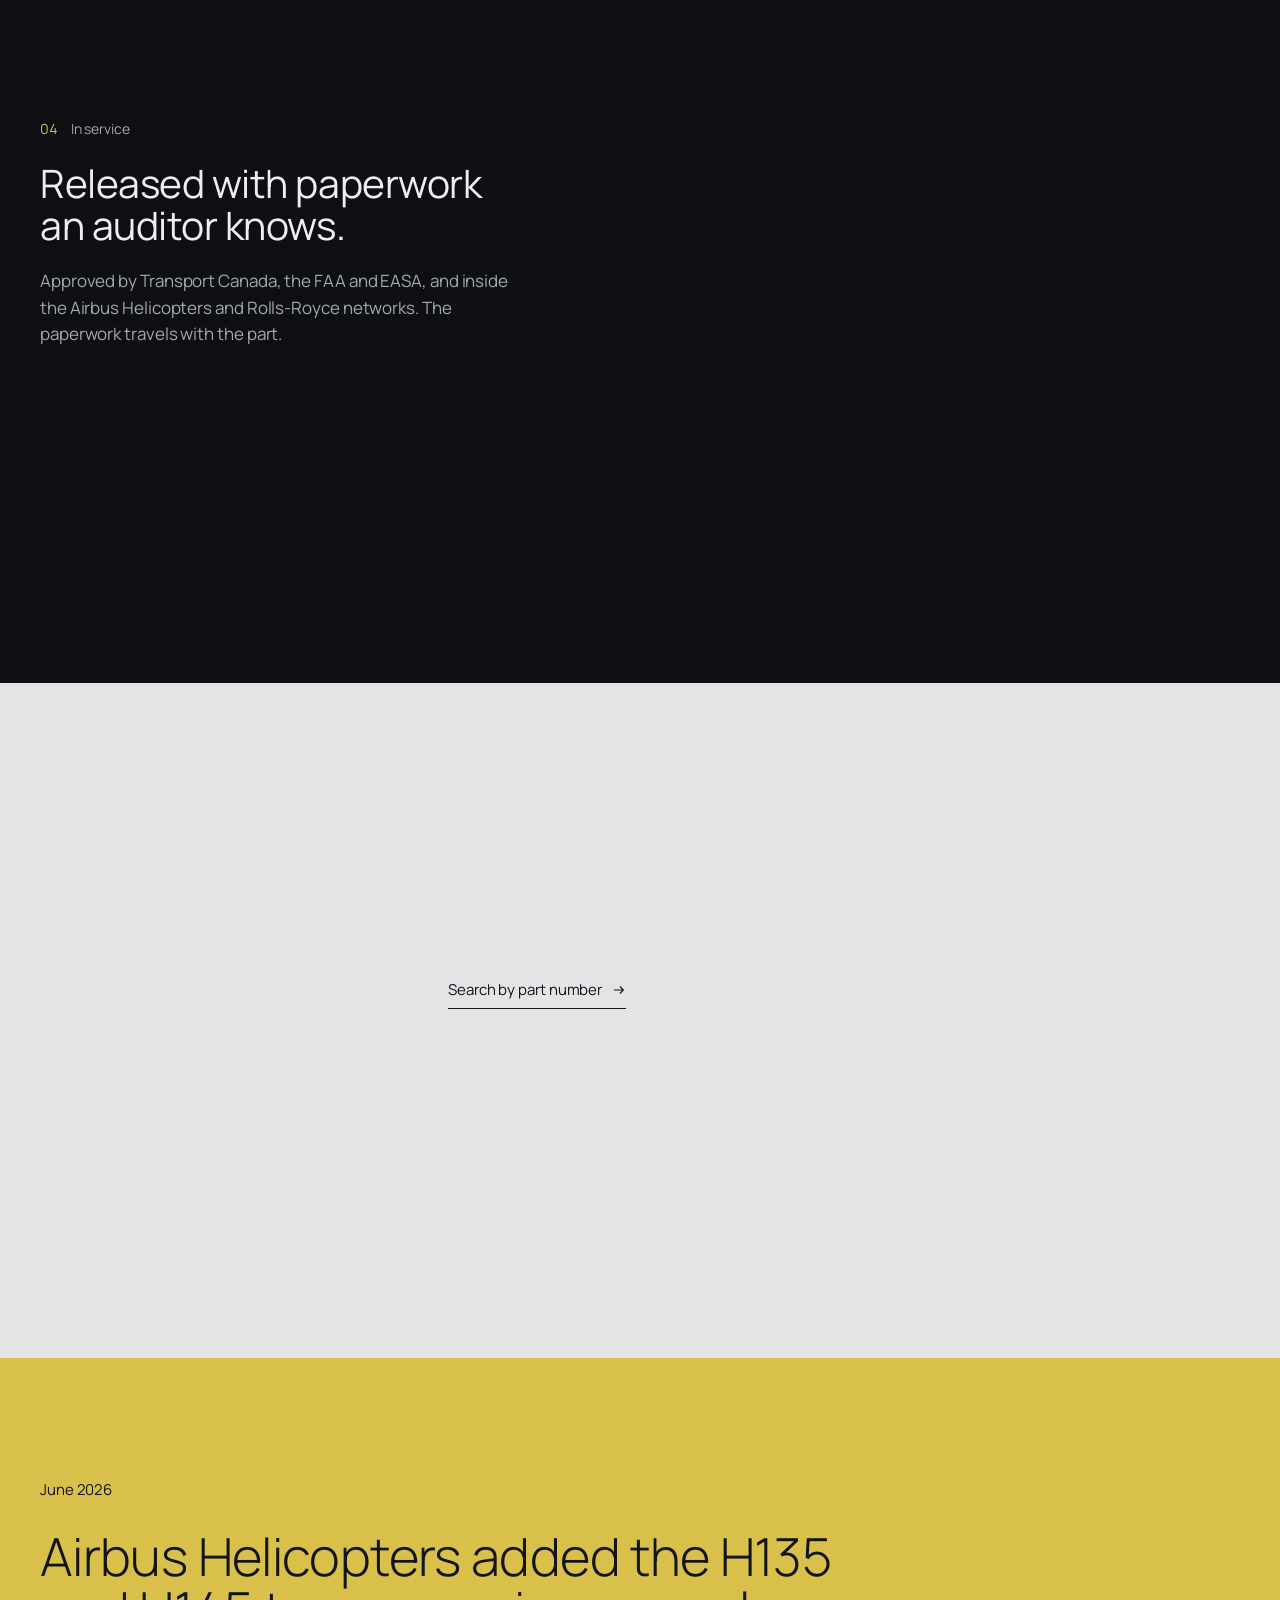
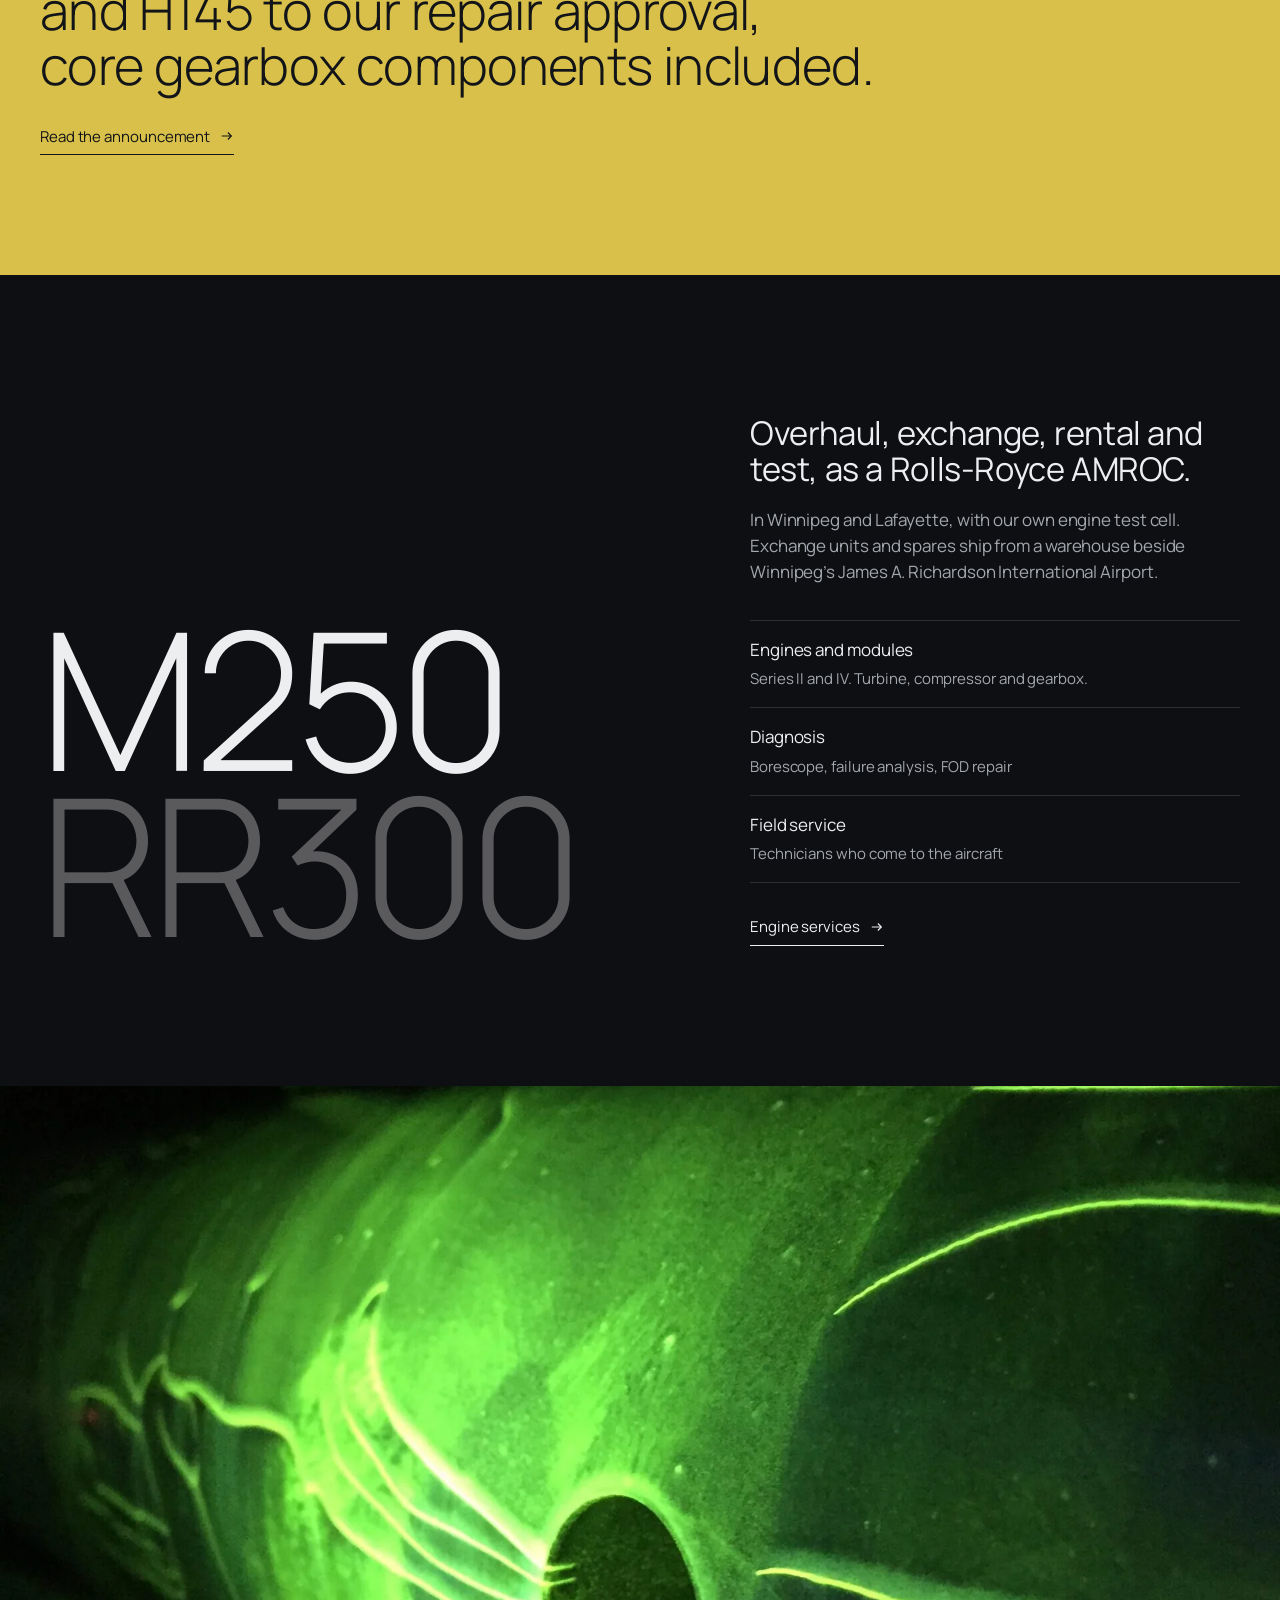
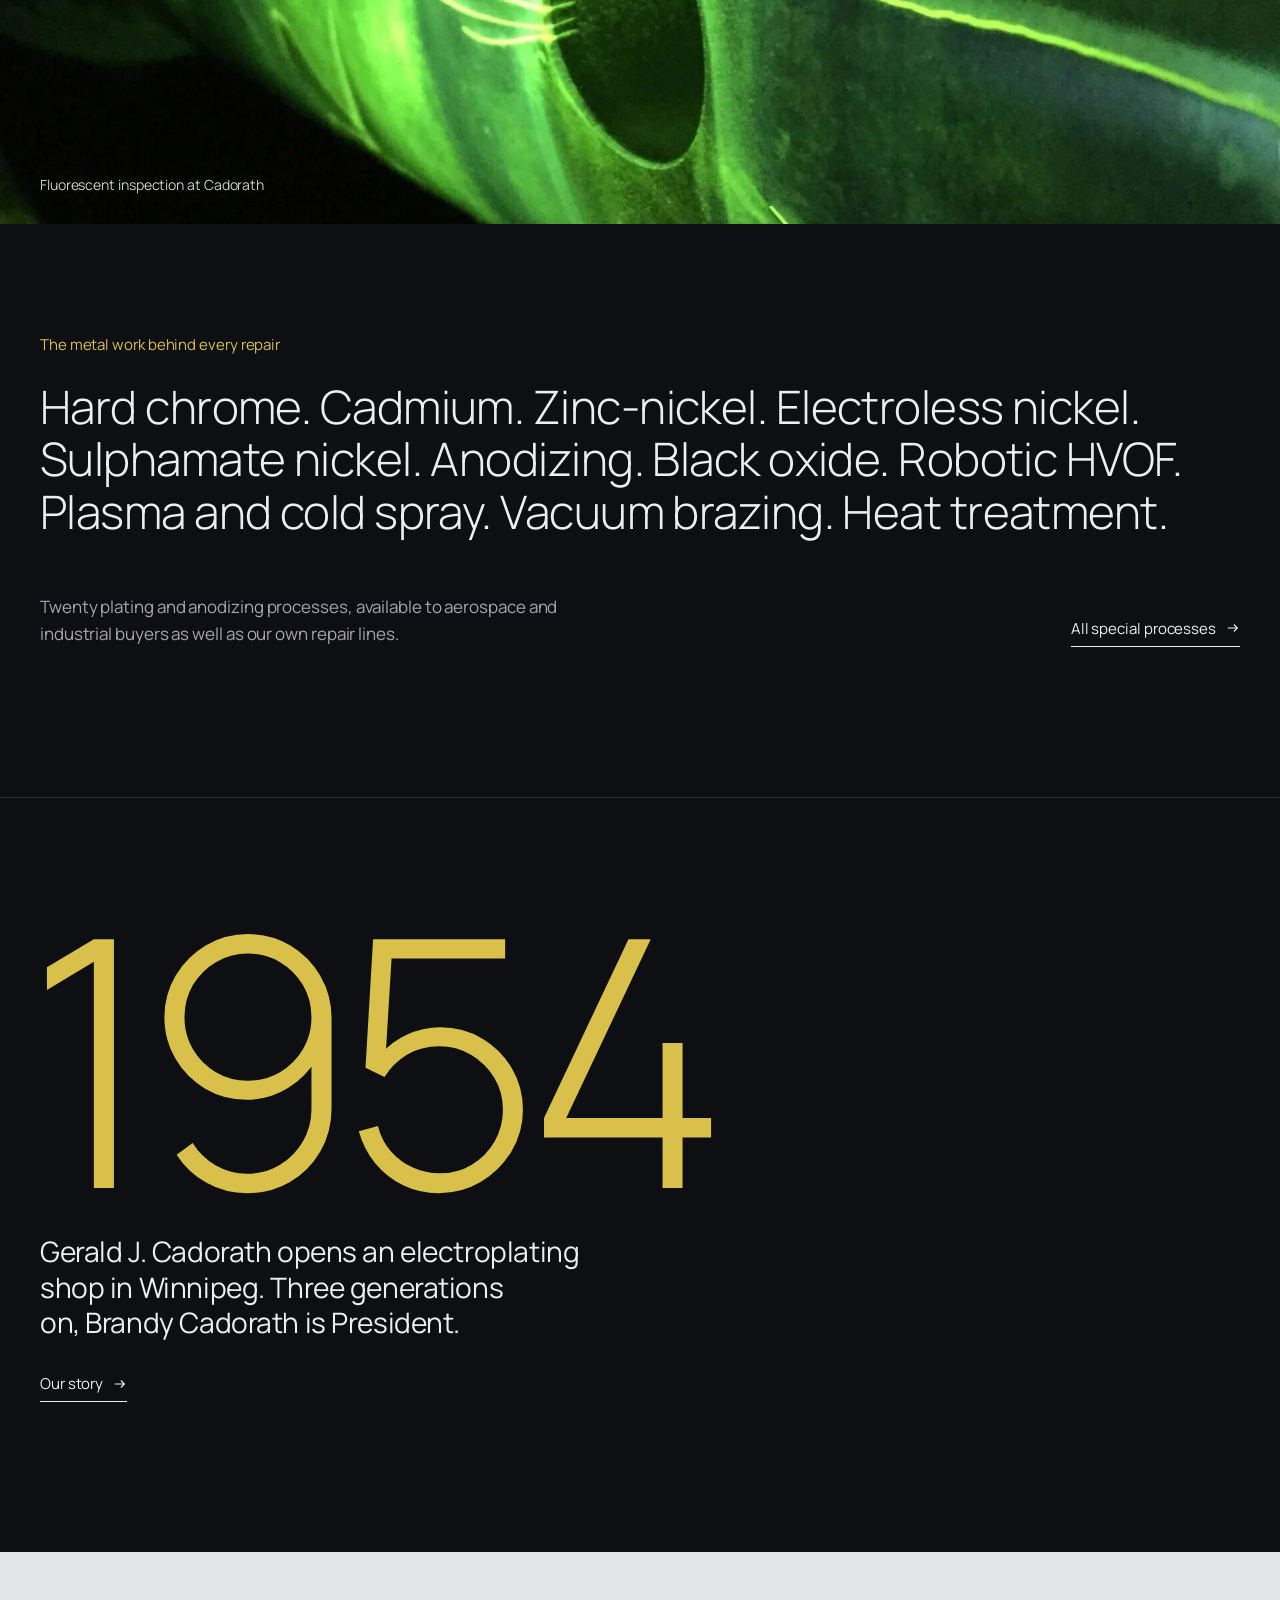
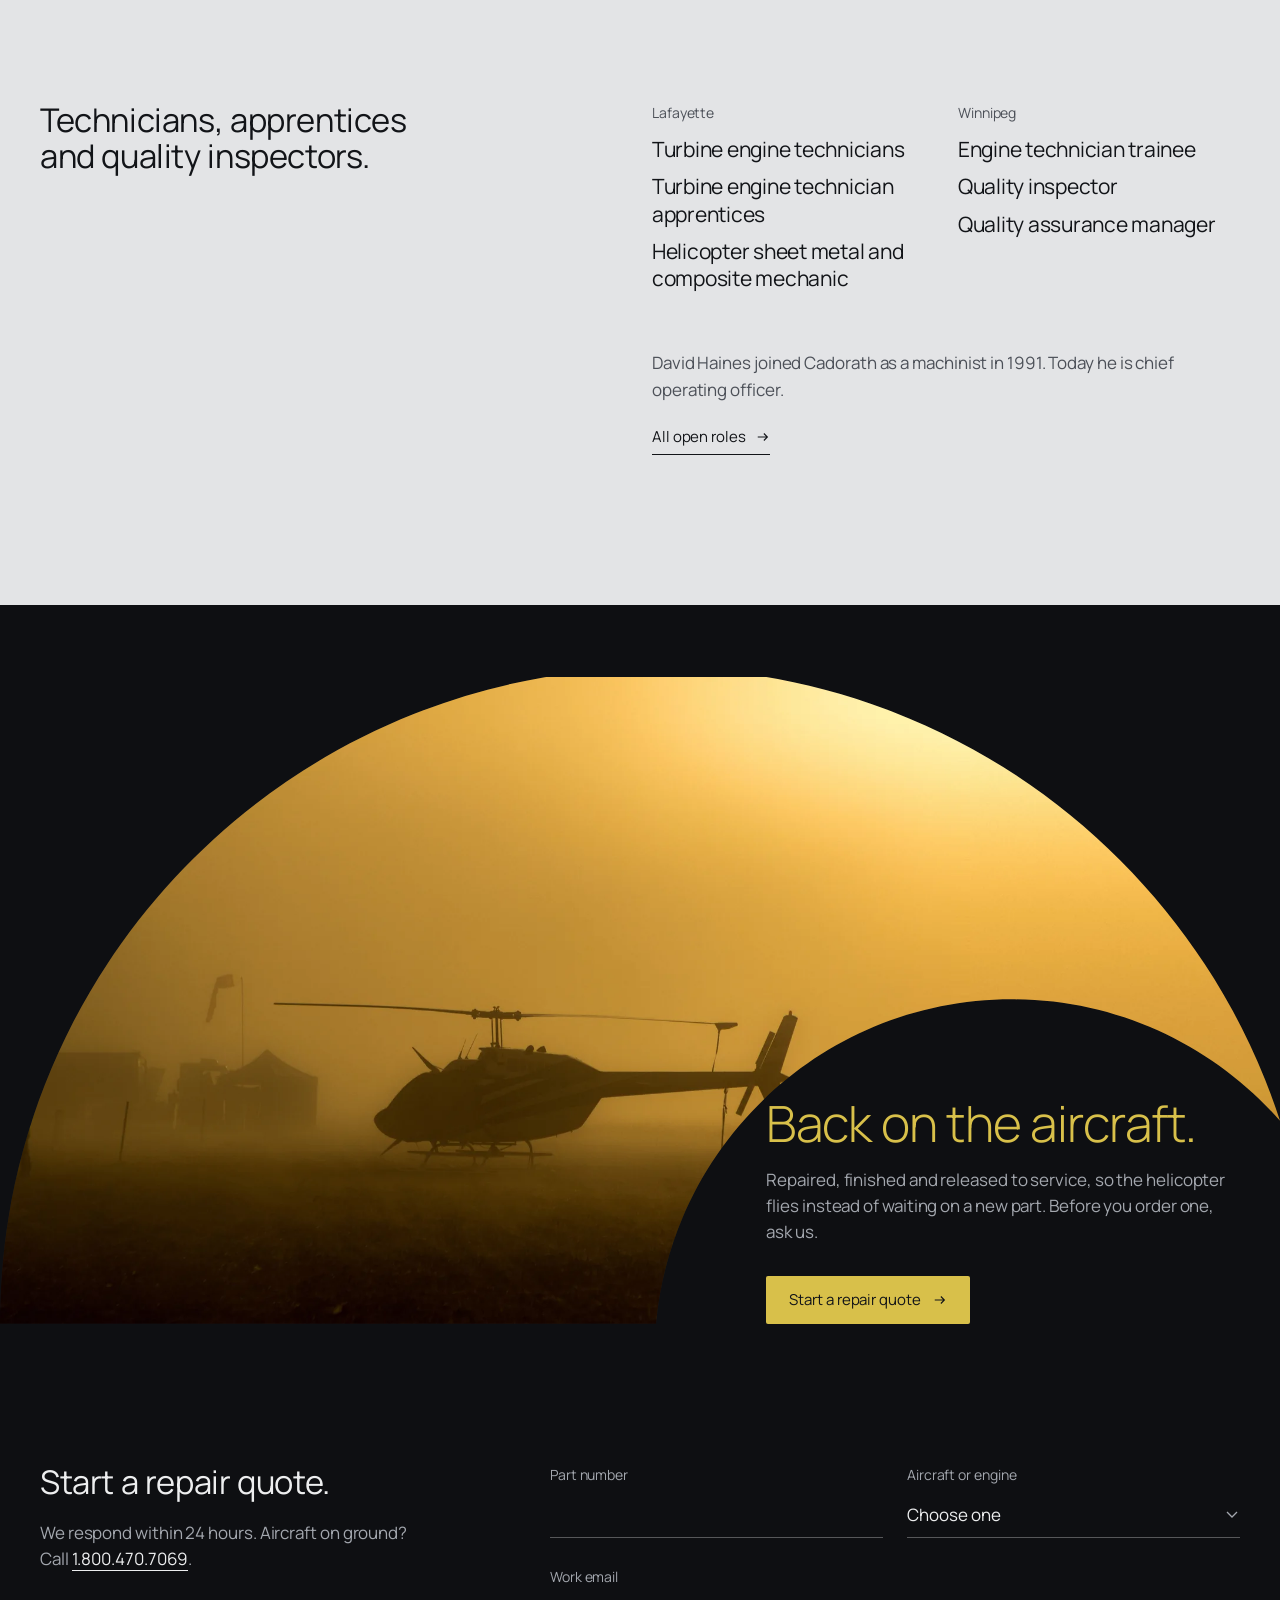
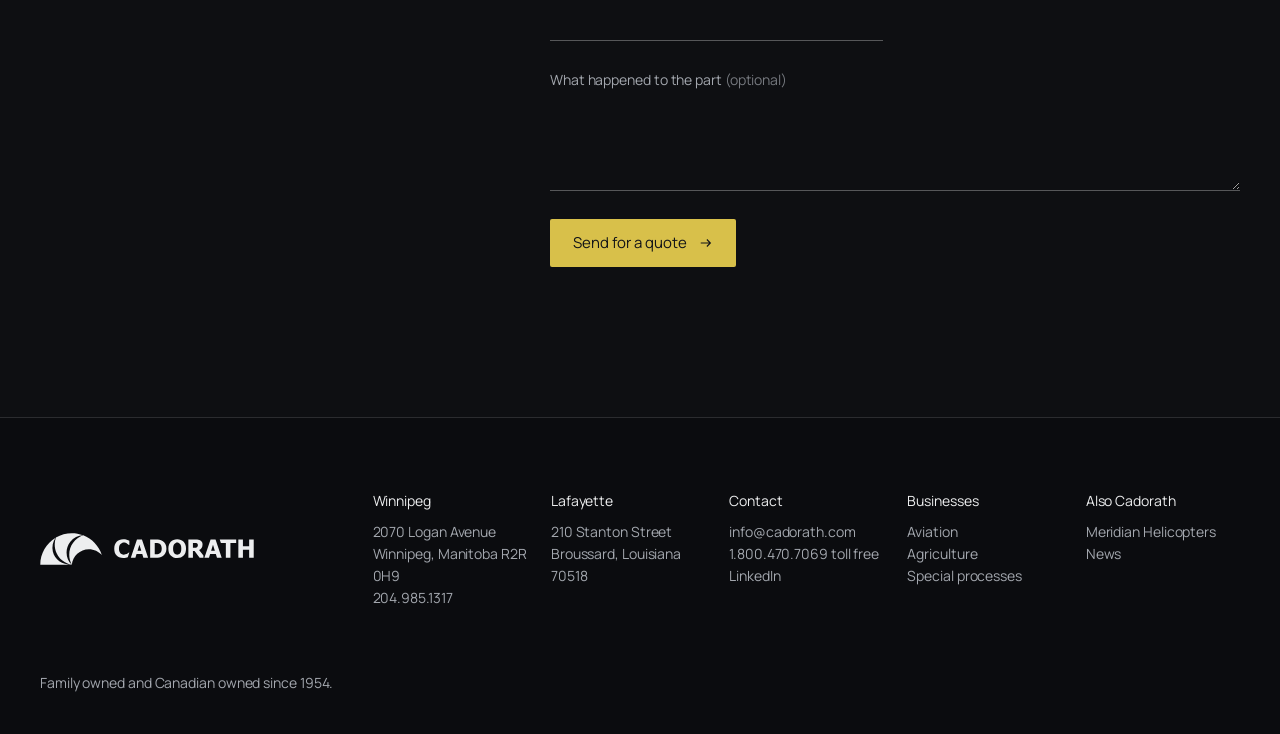
==== commit bbb3dacc: "Round 4: Aviation, Agriculture and Special processes routing band on all three concepts Co-Authored-" ====
--- a/concept-1/index.html
+++ b/concept-1/index.html
@@ -33,8 +33,8 @@
     <svg class="lockup-word" aria-hidden="true"><use href="#wordmark"/></svg>
   </a>
   <nav class="nav-links" aria-label="Primary">
-    <a href="#repair">Repair</a>
-    <a href="#engines">Engines</a>
+    <a href="#repair">Aviation</a>
+    <a href="stub.html?p=Cadorath%20Uniflyte%20agriculture">Agriculture</a>
     <a href="#processes">Special processes</a>
     <a href="#approvals">Approvals</a>
     <a href="#story">About</a>
@@ -54,8 +54,8 @@
   </div>
   <div class="menu-body">
     <ol class="menu-links">
-      <li><a href="#repair" data-menu-link>Repair by platform</a></li>
-      <li><a href="#engines" data-menu-link>M250 and RR300 engines</a></li>
+      <li><a href="#repair" data-menu-link>Aviation</a></li>
+      <li><a href="stub.html?p=Cadorath%20Uniflyte%20agriculture">Agriculture</a></li>
       <li><a href="#processes" data-menu-link>Special processes</a></li>
       <li><a href="#approvals" data-menu-link>Approvals</a></li>
       <li><a href="#story" data-menu-link>Since 1954</a></li>
@@ -70,7 +70,7 @@
       <p class="menu-h">Lafayette</p>
       <p>210 Stanton Street<br>Broussard, Louisiana 70518</p>
       <p class="menu-h">Also Cadorath</p>
-      <p><a href="stub.html?p=Uniflyte%20agriculture">Uniflyte agriculture</a><br><a href="stub.html?p=Meridian%20Helicopters">Meridian Helicopters</a><br><a href="stub.html?p=News">News</a></p>
+      <p><a href="#engines" data-menu-link>M250 and RR300 engines</a><br><a href="stub.html?p=Meridian%20Helicopters">Meridian Helicopters</a><br><a href="stub.html?p=News">News</a></p>
     </div>
   </div>
 </div>
@@ -116,6 +116,29 @@
           <li><span class="nw">Rolls-Royce</span> AMROC</li>
         </ul>
       </div>
+      <section class="biz" id="businesses" aria-labelledby="biz-h">
+        <h2 class="biz-h" id="biz-h">Three Cadorath businesses</h2>
+        <ol class="biz-rows">
+          <li><a class="biz-row" href="#repair">
+            <span class="biz-name">Aviation</span>
+            <span class="biz-line">Airbus and Bell helicopter components, <span class="nw">Rolls-Royce</span> M250 and RR300 engines, exchange parts, and Bell 206 refurbishment at Meridian Helicopters.</span>
+            <span class="biz-go">Aviation repair <svg aria-hidden="true"><use href="#arrow"/></svg></span>
+            <img class="biz-img" src="img/biz-aviation.webp" alt="A black oxide coated Bell helicopter freewheeling outer shaft" width="834" height="625" loading="lazy">
+          </a></li>
+          <li><a class="biz-row" href="stub.html?p=Cadorath%20Uniflyte%20agriculture">
+            <span class="biz-name">Agriculture</span>
+            <span class="biz-line">Cadorath Uniflyte augers and auger flighting: patented UltraFlyte, helicoid and sectional flighting, made in Orion, Illinois and Bettendorf, Iowa.</span>
+            <span class="biz-go">Uniflyte augers <svg aria-hidden="true"><use href="#arrow"/></svg></span>
+            <img class="biz-img" src="img/biz-agriculture.webp" alt="UltraFlyte auger flighting" width="800" height="640" loading="lazy">
+          </a></li>
+          <li><a class="biz-row" href="#processes">
+            <span class="biz-name">Special processes</span>
+            <span class="biz-line">Hard chrome, electroless nickel, robotic HVOF and thermal spray, vacuum brazing and heat treatment. About twenty plating and anodizing processes for aerospace, agriculture and industry.</span>
+            <span class="biz-go">Plating and coatings <svg aria-hidden="true"><use href="#arrow"/></svg></span>
+            <img class="biz-img" src="img/biz-processes.webp" alt="Hard chrome plated augers" width="1200" height="835" loading="lazy">
+          </a></li>
+        </ol>
+      </section>
       <div class="chap" data-chap="1">
         <div class="copy">
           <p class="count">01 <span>Worn</span></p>
@@ -317,8 +340,12 @@
       <p><a href="mailto:info@cadorath.com">info@cadorath.com</a><br><a href="tel:+18004707069">1.800.470.7069</a> toll free<br><a href="stub.html?p=LinkedIn">LinkedIn</a></p>
     </div>
     <div>
+      <p class="foot-h">Businesses</p>
+      <p><a href="#repair">Aviation</a><br><a href="stub.html?p=Cadorath%20Uniflyte%20agriculture">Agriculture</a><br><a href="#processes">Special processes</a></p>
+    </div>
+    <div>
       <p class="foot-h">Also Cadorath</p>
-      <p><a href="stub.html?p=Uniflyte%20agriculture">Uniflyte agriculture</a><br><a href="stub.html?p=Meridian%20Helicopters">Meridian Helicopters</a><br><a href="stub.html?p=News">News</a></p>
+      <p><a href="stub.html?p=Meridian%20Helicopters">Meridian Helicopters</a><br><a href="stub.html?p=News">News</a></p>
     </div>
   </div>
   <p class="foot-legal">Family owned and Canadian owned since 1954.</p>
--- a/concept-1/styles.css
+++ b/concept-1/styles.css
@@ -139,6 +139,22 @@
 .approvals { display: grid; grid-template-columns: 1fr 1fr; gap: 18px 28px; margin-top: 30px; font-size: 14px; }
 .approvals dt { color: var(--white); }
 .approvals dd { color: var(--mute); }
+
+/* ---------- the three businesses: type rows, gold only on the active row ---------- */
+.biz { position: relative; z-index: 3; background: var(--graphite-1); padding: 110px var(--m) 120px; }
+.biz-h { font: 400 15px/1.4 var(--text); color: var(--mute); margin-bottom: 26px; }
+.biz-rows li { border-top: 1px solid var(--line-d); }
+.biz-rows li:last-child { border-bottom: 1px solid var(--line-d); }
+.biz-row { display: grid; grid-template-columns: minmax(0, 7fr) minmax(0, 4fr) 232px; grid-template-areas: "name line img" "name go img"; column-gap: 40px; align-items: center; padding: 30px 0; }
+.biz-name { grid-area: name; font: 300 clamp(48px, 5.9vw, 88px)/.98 var(--display); white-space: nowrap; letter-spacing: -.02em; color: var(--white); transition: color .3s var(--ease), transform .4s var(--ease); }
+.biz-line { grid-area: line; align-self: end; font-size: 16px; color: var(--mute); text-wrap: pretty; }
+.biz-go { grid-area: go; align-self: start; display: inline-flex; align-items: center; gap: 10px; margin-top: 14px; font-size: 15px; color: var(--white); }
+.biz-go svg { width: 14px; height: 14px; transition: transform .3s var(--ease); }
+.biz-img { grid-area: img; align-self: center; width: 232px; height: auto; aspect-ratio: 4 / 3; object-fit: cover; border-radius: 2px; filter: saturate(.55) brightness(.78); transition: filter .4s var(--ease), transform .5s var(--ease); }
+.biz-row:hover .biz-name, .biz-row:focus-visible .biz-name { color: var(--gold); transform: translateX(10px); }
+.biz-row:hover .biz-go svg, .biz-row:focus-visible .biz-go svg { transform: translateX(4px); }
+.biz-row:hover .biz-img, .biz-row:focus-visible .biz-img { filter: none; transform: scale(1.04); }
+.biz-row:focus-visible { outline-offset: -2px; }
 
 /* ---------- bands ---------- */
 .band { padding: 150px var(--m); position: relative; }
@@ -258,7 +274,7 @@
 
 /* ---------- footer ---------- */
 .foot { background: var(--graphite-0); padding: 72px var(--m) 40px; font-size: 14px; color: var(--mute); border-top: 1px solid var(--line-d); }
-.foot-grid { display: grid; grid-template-columns: 2fr 1fr 1fr 1fr 1fr; gap: 24px; }
+.foot-grid { display: grid; grid-template-columns: 2fr repeat(5, 1fr); gap: 24px; }
 .foot-h { color: var(--white); margin-bottom: 10px; }
 .foot a:hover { color: var(--gold); }
 .lockup-foot .lockup-mark { width: 62px; height: 32px; }
@@ -326,13 +342,19 @@
   .finale-copy { position: static; width: auto; padding: 32px var(--m) 0; }
   .qform { grid-template-columns: 1fr; }
   .foot-grid { grid-template-columns: 1fr 1fr; row-gap: 36px; }
+  .biz { padding: 72px var(--m) 80px; }
+  .biz-row { grid-template-columns: minmax(0, 1fr) 104px; grid-template-areas: "name img" "line line" "go go"; column-gap: 16px; padding: 24px 0 26px; }
+  .biz-name { font-size: 40px; white-space: normal; }
+  .biz-img { width: 104px; }
+  .biz-line { margin-top: 14px; font-size: 15px; }
   .lockup-foot { grid-column: 1 / -1; }
 }
 
 @media (prefers-reduced-motion: reduce) {
   html { scroll-behavior: auto; }
   .part { transform: translate(-50%, -52%); }
-  .part img, .beam, .rv, .link svg, .menu, .menu-links a { transition: none; }
+  .part img, .beam, .rv, .link svg, .menu, .menu-links a, .biz-name, .biz-img { transition: none; }
+  .biz-row:hover .biz-name, .biz-row:hover .biz-img { transform: none; }
   .menu.is-open .menu-links li, .result { animation: none; }
   .rv { opacity: 1; transform: none; }
 }
